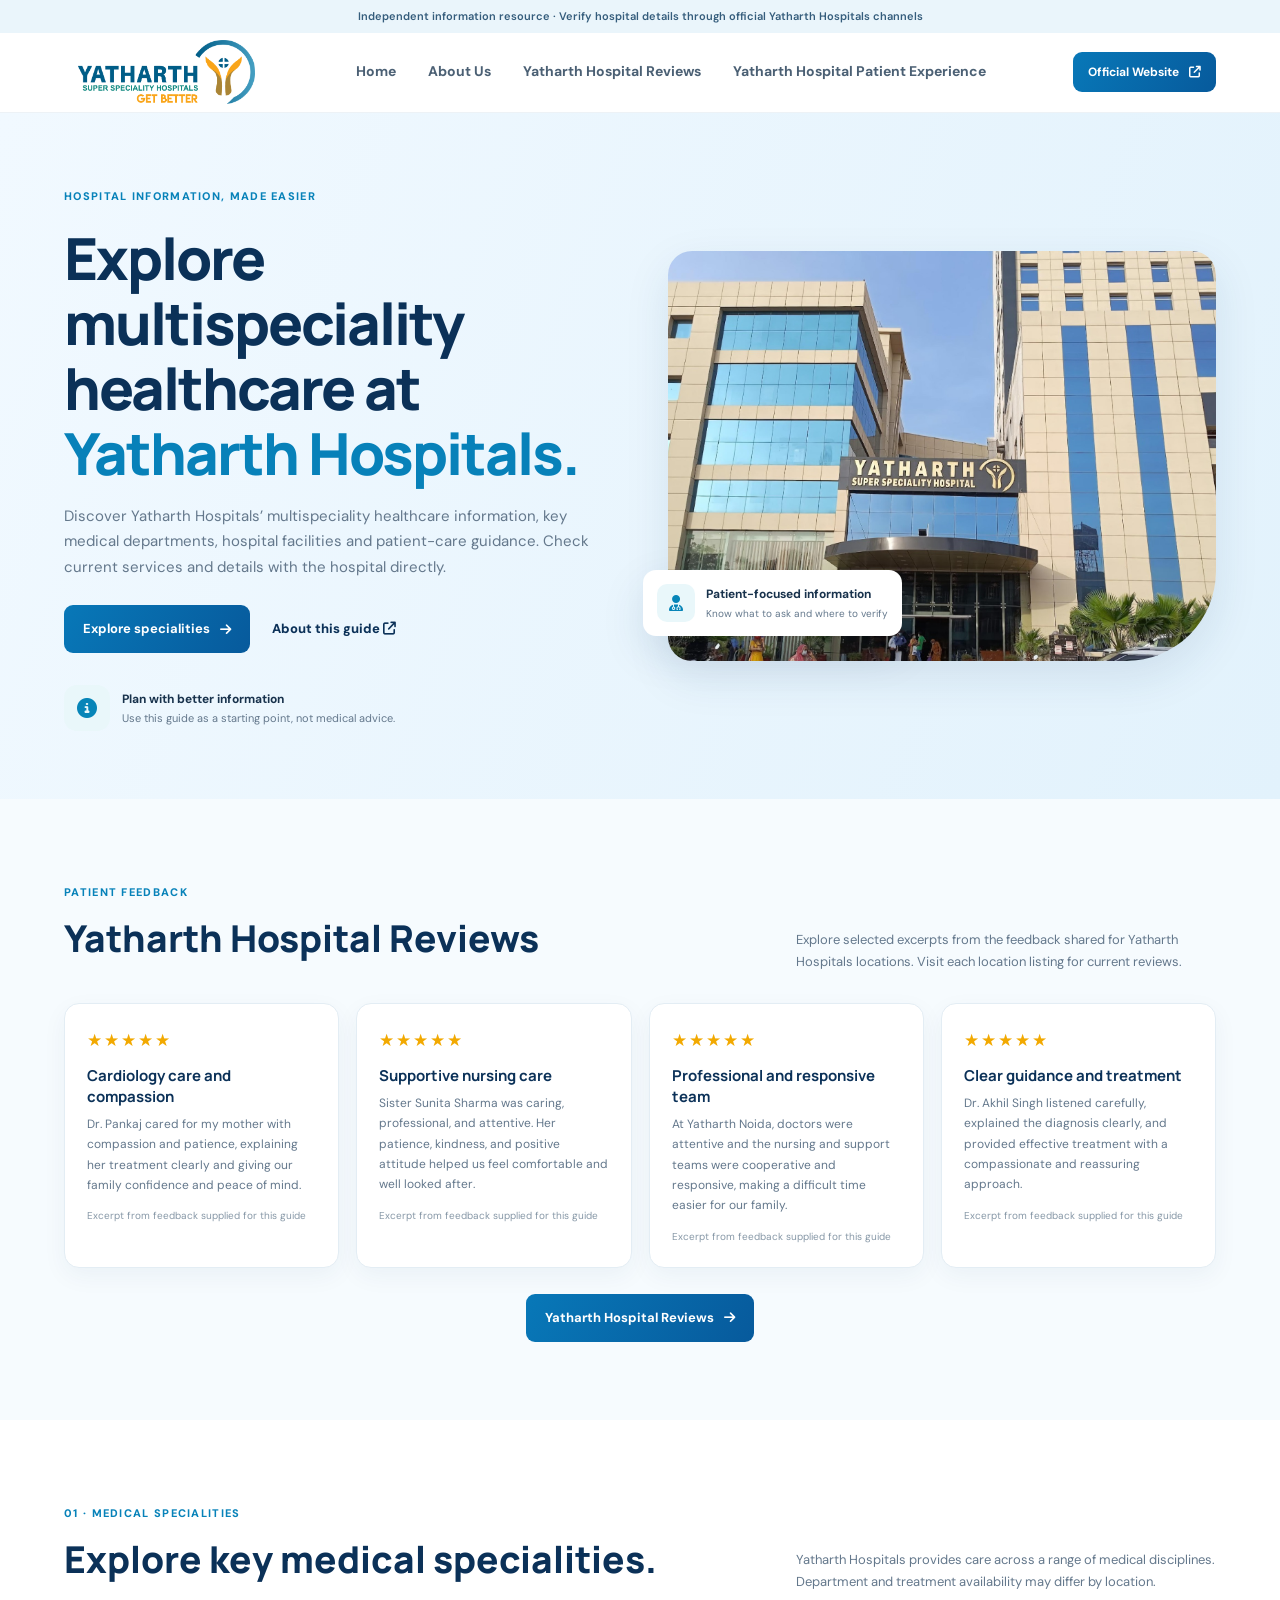
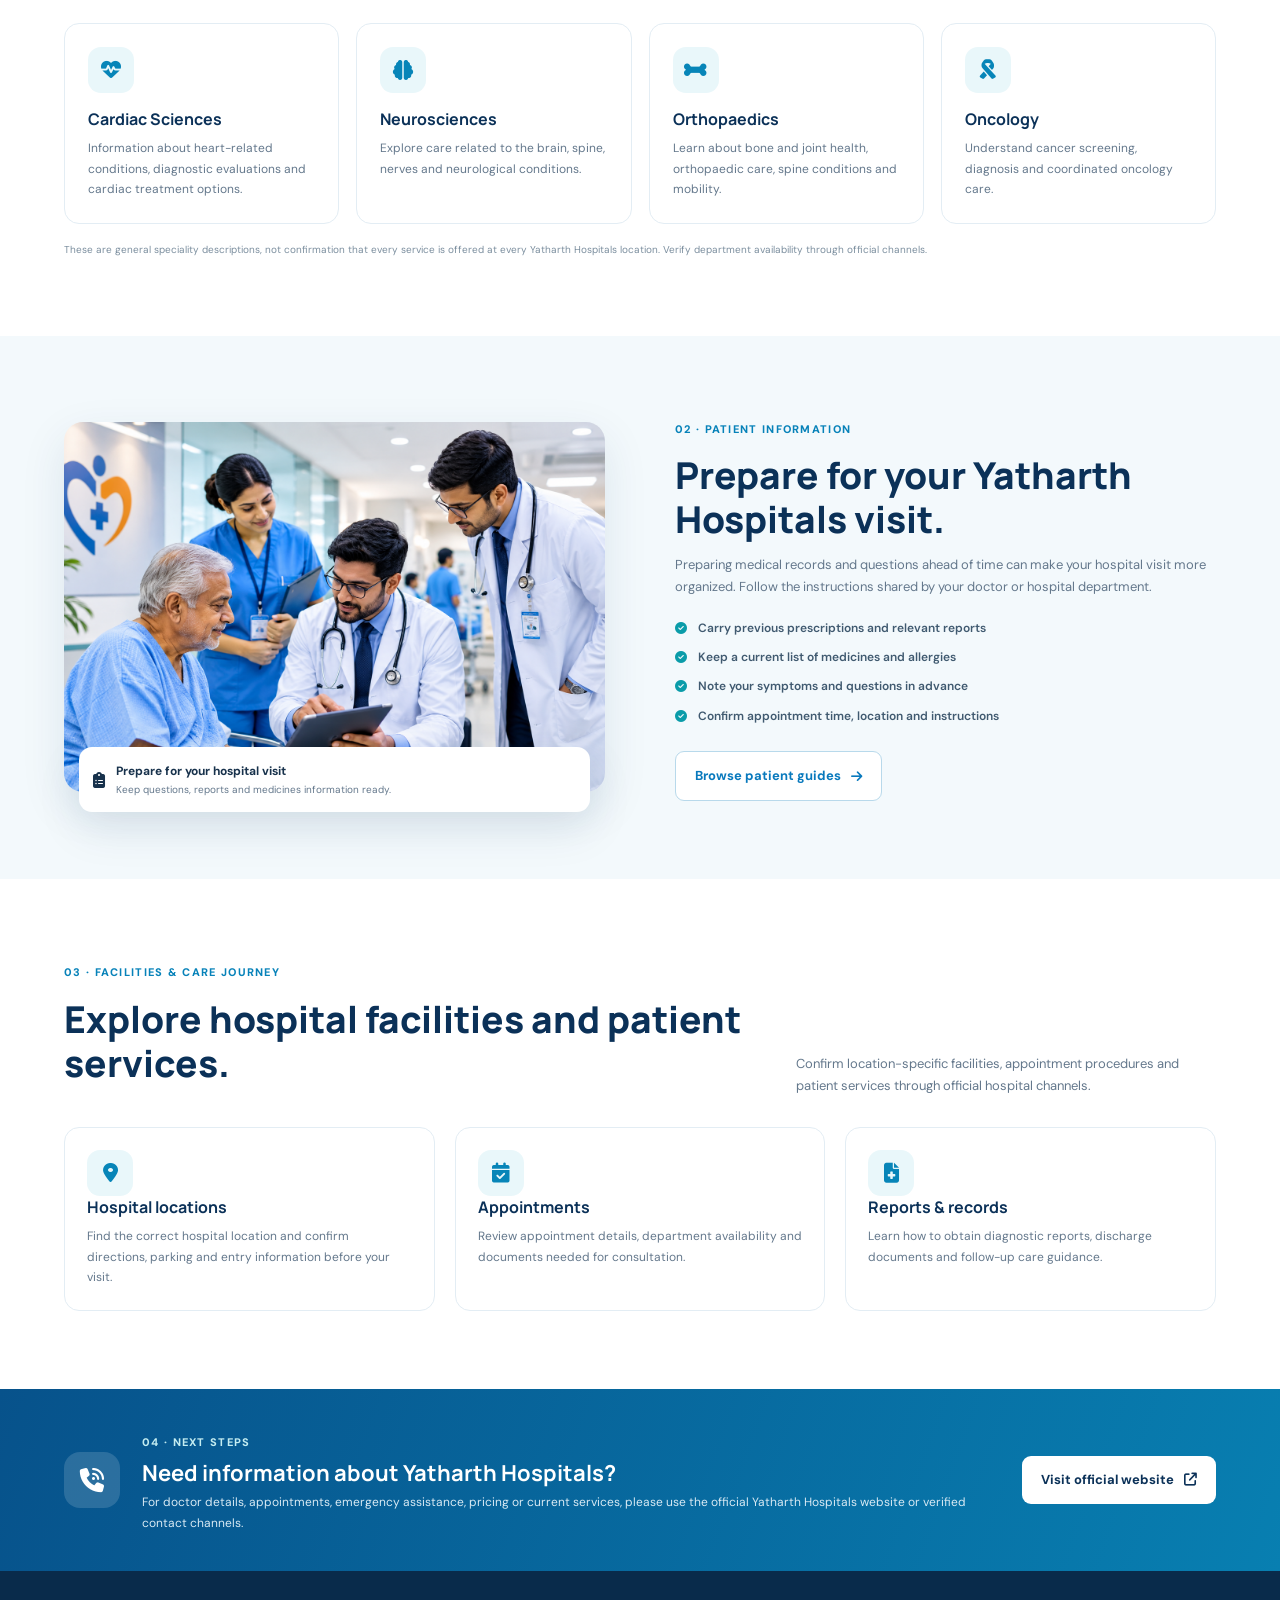
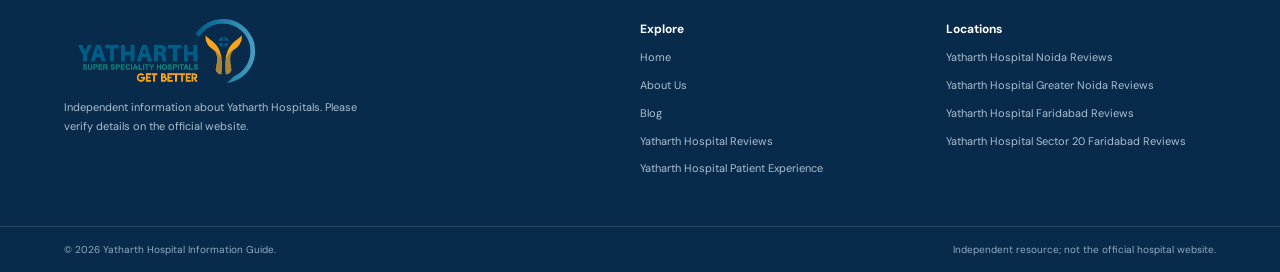
==== index.html @ f22d20ec "Add files via upload" ====
<!DOCTYPE html><html lang="en"><head><meta charset="UTF-8"><meta name="viewport" content="width=device-width, initial-scale=1.0"><meta name="description" content="Independent guide to understanding hospital services, specialities and patient information related to Yatharth Hospitals."><meta name="theme-color" content="#0b3158"><title>Home | Yatharth Hospital Information Guide</title><link rel="preconnect" href="https://fonts.googleapis.com"><link rel="preconnect" href="https://fonts.gstatic.com" crossorigin><link href="https://fonts.googleapis.com/css2?family=DM+Sans:wght@400;500;600;700&family=Manrope:wght@400;500;600;700;800&display=swap" rel="stylesheet"><link rel="stylesheet" href="https://cdnjs.cloudflare.com/ajax/libs/font-awesome/6.5.2/css/all.min.css"><link rel="stylesheet" href="style.css"></head><body><div class="notice">Independent information resource · Verify hospital details through official Yatharth Hospitals channels</div><header class="site-header"><div class="container nav-wrap"><a class="brand" href="index.html"><img class="brand-logo" src="assets/yatharth-logo.png" alt="Yatharth Hospitals"></a><button class="menu-toggle" aria-label="Open menu" aria-expanded="false"><i class="fa-solid fa-bars"></i></button><nav class="nav-links"><a href="index.html">Home</a><a href="about.html">About Us</a><a href="reviews.html">Yatharth Hospital Reviews</a><a href="patient-experience.html">Yatharth Hospital Patient Experience</a></nav><a class="button button-small nav-cta" href="https://www.yatharthhospitals.com/" target="_blank" rel="noopener">Official Website <i class="fa-solid fa-arrow-up-right-from-square"></i></a></div></header><main>
<section class="hero"><div class="container hero-grid"><div><span class="eyebrow">Hospital information, made easier</span><h1>Explore multispeciality healthcare at <span>Yatharth Hospitals.</span></h1><p class="lead">Discover Yatharth Hospitals’ multispeciality healthcare information, key medical departments, hospital facilities and patient-care guidance. Check current services and details with the hospital directly.</p><div class="hero-actions"><a class="button" href="#specialities">Explore specialities <i class="fa-solid fa-arrow-right"></i></a><a class="text-link" href="about.html">About this guide <i class="fa-solid fa-arrow-up-right-from-square"></i></a></div><div class="hero-proof"><span class="proof-icon"><i class="fa-solid fa-circle-info"></i></span><span><strong>Plan with better information</strong><small>Use this guide as a starting point, not medical advice.</small></span></div></div><div class="hero-visual"><img src="assets/yatharth-hospital-building.jpg" alt="Yatharth Super Speciality Hospital building exterior"><div class="floating-card"><span class="float-icon"><i class="fa-solid fa-user-doctor"></i></span><span><strong>Patient-focused information</strong><small>Know what to ask and where to verify</small></span></div></div></div></section>
<section class="section review-preview" id="patient-reviews"><div class="container"><div class="section-heading"><div><span class="eyebrow">Patient feedback</span><h2>Yatharth Hospital Reviews</h2></div><p>Explore selected excerpts from the feedback shared for Yatharth Hospitals locations. Visit each location listing for current reviews.</p></div><div class="review-card-grid"><article class="review-card"><span class="review-stars" aria-label="Patient feedback">★★★★★</span><h3>Cardiology care and compassion</h3><p>Dr. Pankaj cared for my mother with compassion and patience, explaining her treatment clearly and giving our family confidence and peace of mind.</p><small>Excerpt from feedback supplied for this guide</small></article><article class="review-card"><span class="review-stars" aria-label="Patient feedback">★★★★★</span><h3>Supportive nursing care</h3><p>Sister Sunita Sharma was caring, professional, and attentive. Her patience, kindness, and positive attitude helped us feel comfortable and well looked after.</p><small>Excerpt from feedback supplied for this guide</small></article><article class="review-card"><span class="review-stars" aria-label="Patient feedback">★★★★★</span><h3>Professional and responsive team</h3><p>At Yatharth Noida, doctors were attentive and the nursing and support teams were cooperative and responsive, making a difficult time easier for our family.</p><small>Excerpt from feedback supplied for this guide</small></article><article class="review-card"><span class="review-stars" aria-label="Patient feedback">★★★★★</span><h3>Clear guidance and treatment</h3><p>Dr. Akhil Singh listened carefully, explained the diagnosis clearly, and provided effective treatment with a compassionate and reassuring approach.</p><small>Excerpt from feedback supplied for this guide</small></article></div><div class="review-action"><a class="button" href="reviews.html">Yatharth Hospital Reviews <i class="fa-solid fa-arrow-right"></i></a></div></div></section>
<section class="section" id="specialities"><div class="container"><div class="section-heading"><div><span class="eyebrow">01 · Medical specialities</span><h2>Explore key medical specialities.</h2></div><p>Yatharth Hospitals provides care across a range of medical disciplines. Department and treatment availability may differ by location.</p></div><div class="topic-grid"><article class="topic-card"><span class="topic-icon"><i class="fa-solid fa-heart-pulse"></i></span><h3>Cardiac Sciences</h3><p>Information about heart-related conditions, diagnostic evaluations and cardiac treatment options.</p></article><article class="topic-card"><span class="topic-icon"><i class="fa-solid fa-brain"></i></span><h3>Neurosciences</h3><p>Explore care related to the brain, spine, nerves and neurological conditions.</p></article><article class="topic-card"><span class="topic-icon"><i class="fa-solid fa-bone"></i></span><h3>Orthopaedics</h3><p>Learn about bone and joint health, orthopaedic care, spine conditions and mobility.</p></article><article class="topic-card"><span class="topic-icon"><i class="fa-solid fa-ribbon"></i></span><h3>Oncology</h3><p>Understand cancer screening, diagnosis and coordinated oncology care.</p></article></div><p class="small-note">These are general speciality descriptions, not confirmation that every service is offered at every Yatharth Hospitals location. Verify department availability through official channels.</p></div></section>
<section class="section section-tint"><div class="container split-section"><div class="section-image"><img src="assets/patient-doctor-consultation.png" alt="Indian doctor discussing care with a patient"><div class="image-caption"><i class="fa-solid fa-clipboard-list"></i><span><strong>Prepare for your hospital visit</strong><small>Keep questions, reports and medicines information ready.</small></span></div></div><div class="section-copy"><span class="eyebrow">02 · Patient information</span><h2>Prepare for your Yatharth Hospitals visit.</h2><p>Preparing medical records and questions ahead of time can make your hospital visit more organized. Follow the instructions shared by your doctor or hospital department.</p><ul class="check-list"><li><i class="fa-solid fa-circle-check"></i> Carry previous prescriptions and relevant reports</li><li><i class="fa-solid fa-circle-check"></i> Keep a current list of medicines and allergies</li><li><i class="fa-solid fa-circle-check"></i> Note your symptoms and questions in advance</li><li><i class="fa-solid fa-circle-check"></i> Confirm appointment time, location and instructions</li></ul><a class="button button-outline" href="blog.html">Browse patient guides <i class="fa-solid fa-arrow-right"></i></a></div></div></section>
<section class="section"><div class="container"><div class="section-heading"><div><span class="eyebrow">03 · Facilities & care journey</span><h2>Explore hospital facilities and patient services.</h2></div><p>Confirm location-specific facilities, appointment procedures and patient services through official hospital channels.</p></div><div class="feature-grid"><article class="feature-card"><img src="assets/yatharth-hospital-building.jpg" alt="Yatharth Super Speciality Hospital building exterior"><div><span class="feature-icon"><i class="fa-solid fa-location-dot"></i></span><h3>Hospital locations</h3><p>Find the correct hospital location and confirm directions, parking and entry information before your visit.</p></div></article><article class="feature-card"><img src="assets/yatharth-hospital-building.jpg" alt="Yatharth Super Speciality Hospital building exterior"><div><span class="feature-icon"><i class="fa-solid fa-calendar-check"></i></span><h3>Appointments</h3><p>Review appointment details, department availability and documents needed for consultation.</p></div></article><article class="feature-card"><img src="assets/yatharth-hospital-building.jpg" alt="Yatharth Super Speciality Hospital building exterior"><div><span class="feature-icon"><i class="fa-solid fa-file-medical"></i></span><h3>Reports & records</h3><p>Learn how to obtain diagnostic reports, discharge documents and follow-up care guidance.</p></div></article></div></div></section>
<section class="cta-band" id="contact"><div class="container cta-inner"><div class="cta-symbol"><i class="fa-solid fa-phone-volume"></i></div><div><span class="eyebrow eyebrow-light">04 · Next steps</span><h2>Need information about Yatharth Hospitals?</h2><p>For doctor details, appointments, emergency assistance, pricing or current services, please use the official Yatharth Hospitals website or verified contact channels.</p></div><a class="button button-white" href="https://www.yatharthhospitals.com/" target="_blank" rel="noopener">Visit official website <i class="fa-solid fa-arrow-up-right-from-square"></i></a></div></section>
</main><footer class="site-footer"><div class="container footer-main"><div class="footer-brand"><a class="brand brand-light" href="index.html"><img class="brand-logo" src="assets/yatharth-logo.png" alt="Yatharth Hospitals"></a><p>Independent information about Yatharth Hospitals. Please verify details on the official website.</p></div><div class="footer-col"><h4>Explore</h4><a href="index.html">Home</a><a href="about.html">About Us</a><a href="blog.html">Blog</a><a href="reviews.html">Yatharth Hospital Reviews</a><a href="patient-experience.html">Yatharth Hospital Patient Experience</a></div><div class="footer-col"><h4>Locations</h4><a href="yatharth-hospital-noida-reviews.html">Yatharth Hospital Noida Reviews</a><a href="yatharth-hospital-greater-noida-reviews.html">Yatharth Hospital Greater Noida Reviews</a><a href="yatharth-hospital-faridabad-reviews.html">Yatharth Hospital Faridabad Reviews</a><a href="yatharth-hospital-sector-20-faridabad-reviews.html">Yatharth Hospital Sector 20 Faridabad Reviews</a></div></div><div class="footer-bottom"><div class="container"><span>© 2026 Yatharth Hospital Information Guide.</span><span>Independent resource; not the official hospital website.</span></div></footer><script src="script.js"></script></body></html>
---- style.css ----
:root{--navy:#0b3158;--blue:#0879bd;--cyan:#28b5c4;--ink:#18324c;--muted:#64788c;--pale:#eff7fc;--line:#e3edf4;--shadow:0 16px 45px rgba(15,62,99,.10)}*{box-sizing:border-box;margin:0;padding:0}html{scroll-behavior:smooth}body{font-family:"DM Sans",sans-serif;color:var(--ink);line-height:1.7}img{display:block;width:100%;object-fit:cover}a{color:inherit;text-decoration:none}.container{width:min(1160px,90%);margin:auto}.notice{background:#eaf5fb;color:#355d7c;text-align:center;font-size:11px;font-weight:600;padding:7px}.site-header{height:80px;background:#fff;border-bottom:1px solid #edf2f6;position:sticky;top:0;z-index:20}.nav-wrap{height:100%;display:flex;align-items:center;justify-content:space-between;gap:20px}.brand{display:flex;align-items:center;gap:10px;color:var(--navy);font:800 19px Manrope}.brand-logo{width:205px;height:auto;max-height:64px;object-fit:contain}.brand-logo-image{display:block;width:176px;height:auto;max-height:62px;object-fit:contain}.brand-name small{display:block;font:600 10px "DM Sans";letter-spacing:.6px;color:#68839a}.nav-links{display:flex;gap:32px}.nav-links a{font-size:14px;font-weight:700;color:#4b6074}.nav-links a:hover{color:var(--blue)}.button{display:inline-flex;align-items:center;gap:10px;padding:13px 19px;border-radius:9px;background:linear-gradient(120deg,#0878b8,#075a9c);color:white;font-size:13px;font-weight:700}.button-small{padding:10px 15px;font-size:12px}.button-outline{background:white;color:var(--blue);border:1px solid #b8d9eb}.button-white{background:white;color:var(--navy)}.menu-toggle{display:none}.hero,.inner-hero,.blog-hero{background:linear-gradient(110deg,#f1f9ff,#e2f2fc);padding:68px 0}.hero-grid,.inner-hero-grid,.blog-hero-grid{display:grid;grid-template-columns:1fr 1fr;gap:55px;align-items:center}.eyebrow{color:#0782b9;text-transform:uppercase;letter-spacing:1.3px;font-size:11px;font-weight:800}.hero h1,.inner-hero h1,.blog-hero h1{font:800 clamp(38px,5vw,58px)/1.12 Manrope;color:var(--navy);letter-spacing:-2px;margin:18px 0}.hero h1 span,.blog-hero h1 span{color:#0781b9}.lead,.hero p,.inner-hero p,.blog-hero p{font-size:15px;color:var(--muted);max-width:570px}.hero-actions{display:flex;align-items:center;gap:22px;margin-top:25px;flex-wrap:wrap}.text-link{font-size:13px;font-weight:800;color:var(--navy)}.hero-proof{display:flex;align-items:center;gap:12px;margin-top:32px}.proof-icon,.topic-icon,.feature-icon,.disclaimer-icon,.empty-icon{width:46px;height:46px;border-radius:13px;background:#e9f7fa;color:#0785b8;display:grid;place-items:center;font-size:20px}.hero-proof strong,.hero-proof small{display:block}.hero-proof strong{font-size:12px}.hero-proof small{font-size:11px;color:var(--muted)}.hero-visual{position:relative}.hero-visual>img{height:410px;border-radius:24px 24px 90px 24px;box-shadow:var(--shadow)}.floating-card,.image-caption{position:absolute;background:#fff;border-radius:13px;padding:14px;box-shadow:var(--shadow);display:flex;align-items:center;gap:11px}.floating-card{left:-25px;bottom:25px}.float-icon{width:38px;height:38px;border-radius:10px;background:#e9f7fa;color:#0785b8;display:grid;place-items:center}.floating-card strong,.floating-card small,.image-caption strong,.image-caption small{display:block}.floating-card strong,.image-caption strong{font-size:12px}.floating-card small,.image-caption small{font-size:10px;color:var(--muted)}.section{padding:78px 0}.section-tint{background:#f3f9fc}.section-heading{display:flex;justify-content:space-between;align-items:end;gap:30px;margin-bottom:30px}.section-heading h2,.section-copy h2,.disclaimer-box h2{font:800 clamp(27px,3vw,37px)/1.2 Manrope;color:var(--navy);margin:12px 0}.section-heading>p{max-width:420px;font-size:13px;color:var(--muted)}.topic-grid{display:grid;grid-template-columns:repeat(4,1fr);gap:17px}.topic-card,.value-card{border:1px solid var(--line);border-radius:15px;padding:23px;background:white}.topic-icon{margin-bottom:15px}.topic-card h3,.value-card h3,.feature-card h3{font:700 16px Manrope;color:var(--navy);margin-bottom:8px}.topic-card p,.value-card p,.feature-card p{font-size:12px;color:var(--muted)}.small-note{font-size:10px;color:#7b8e9e;margin-top:17px}.split-section{display:grid;grid-template-columns:1fr 1fr;align-items:center;gap:70px}.section-image{position:relative}.section-image>img{height:370px;border-radius:19px;box-shadow:var(--shadow)}.image-caption{left:15px;right:15px;bottom:-20px}.section-copy p{font-size:13px;color:var(--muted);margin:12px 0}.check-list{list-style:none;margin:20px 0 25px;display:grid;gap:9px}.check-list li{font-size:12px;font-weight:600;color:#405a70}.check-list i{color:#0a9ca9;margin-right:8px}.feature-grid{display:grid;grid-template-columns:repeat(3,1fr);gap:20px}.feature-card{border:1px solid var(--line);border-radius:15px;overflow:hidden;background:white}.feature-card>img{height:175px}.feature-card>div{padding:20px}.feature-icon{margin-top:-42px;position:relative;border:4px solid white;box-sizing:content-box}.cta-band{background:linear-gradient(110deg,#07528b,#087fb1);padding:38px 0;color:white}.cta-inner{display:flex;align-items:center;gap:22px}.cta-symbol{width:56px;height:56px;flex:none;border-radius:16px;background:#ffffff25;display:grid;place-items:center;font-size:24px}.cta-inner>div:nth-child(2){flex:1}.eyebrow-light{color:#c4edf1}.cta-inner h2{font:700 22px/1.3 Manrope;margin:5px 0}.cta-inner p{font-size:12px;color:#d9eaf4}.site-footer{background:#092b4b;color:#d4e2ee}.footer-main{padding:48px 0;display:grid;grid-template-columns:2fr 1fr 1fr;gap:35px}.brand-light{color:white}.brand-light .brand-name small{color:#9bb8cf}.footer-brand p{max-width:300px;color:#a9bfd1;font-size:11px;margin-top:15px}.footer-col{display:flex;flex-direction:column;gap:9px}.footer-col h4{font-size:12px;color:white}.footer-col>a{font-size:11px;color:#a9bfd1}.socials{display:flex;gap:9px}.socials a{width:31px;height:31px;border-radius:8px;background:#ffffff18;display:grid;place-items:center}.footer-bottom{border-top:1px solid #ffffff20;padding:14px 0}.footer-bottom .container{display:flex;justify-content:space-between;gap:15px;font-size:10px;color:#90abc1}.inner-hero,.blog-hero{padding:52px 0}.inner-hero-image img,.blog-hero-image img{height:285px;border-radius:20px 20px 75px 20px;box-shadow:var(--shadow)}.breadcrumbs{display:flex;gap:10px;align-items:center;font-size:11px;color:#7890a2;margin-top:20px}.breadcrumbs a{color:#087bb4;font-weight:700}.values-grid{display:grid;grid-template-columns:repeat(3,1fr);gap:20px}.centered{display:block;text-align:center}.centered h2{margin-bottom:0}.value-card{padding:27px}.disclaimer-box{display:grid;grid-template-columns:55px 1fr;gap:20px;border:1px solid var(--line);border-radius:16px;padding:30px;background:#f8fbfd}.disclaimer-box p{font-size:12px;color:var(--muted);margin:10px 0}.coming-soon{display:inline-block;margin-top:14px;padding:4px 9px;background:#eaf5fb;color:#087bb4;border-radius:20px;font-size:10px;font-weight:800}.empty-state{text-align:center;background:#f5f9fc;border:1px dashed #b9d1e1;border-radius:18px;padding:38px 20px;margin-top:30px}.empty-icon{margin:0 auto 12px;width:55px;height:55px}.empty-state h3{font:700 18px Manrope;color:var(--navy)}.empty-state p{font-size:12px;color:var(--muted);max-width:560px;margin:8px auto 0}
@media(max-width:850px){.topic-grid{grid-template-columns:repeat(2,1fr)}.hero-grid,.inner-hero-grid,.blog-hero-grid,.split-section{gap:30px}.footer-main{grid-template-columns:2fr 1fr 1fr}.footer-col:last-child{grid-column:auto}}
@media(max-width:650px){.site-header{height:68px}.brand{font-size:16px}.brand-logo{width:165px;max-height:52px}.menu-toggle{display:grid;place-items:center;border:0;background:#edf7fc;color:var(--navy);width:40px;height:40px;border-radius:9px;font-size:18px;margin-left:auto}.nav-cta{display:none}.nav-links{display:none;position:absolute;top:62px;left:5%;right:5%;padding:14px;background:white;border:1px solid var(--line);border-radius:12px;box-shadow:var(--shadow);flex-direction:column;gap:13px}.nav-links.open{display:flex}.hero,.inner-hero,.blog-hero{padding:42px 0}.hero-grid,.inner-hero-grid,.blog-hero-grid,.split-section{grid-template-columns:1fr}.hero h1,.inner-hero h1,.blog-hero h1{font-size:39px}.hero-visual>img{height:280px}.floating-card{left:-8px}.section{padding:55px 0}.section-heading{display:block}.section-heading>p{margin-top:10px}.topic-grid,.feature-grid,.values-grid{grid-template-columns:1fr}.section-image>img{height:280px}.cta-inner{align-items:flex-start;flex-wrap:wrap}.cta-inner>div:nth-child(2){flex:1 1 70%}.cta-inner .button{margin-left:76px}.footer-main{grid-template-columns:1fr 1fr;gap:25px}.footer-brand{grid-column:1/3}.footer-col:last-child{grid-column:auto}.footer-bottom .container{display:grid}.disclaimer-box{grid-template-columns:1fr;padding:22px}}

/* Supplied Yatharth Hospitals branding and locally provided hospital photography */
.brand{gap:0}.brand-logo-image{object-position:left center}.hero-visual>img,.section-image>img,.inner-hero-image img,.blog-hero-image img{object-position:center center}

/* Official logo supplied by the site owner */
.brand-logo{display:block;width:205px;height:auto;max-height:64px;object-fit:contain}.brand{gap:0}
@media(max-width:650px){.brand-logo{width:165px;max-height:52px}}
/* Keep the three practical-information cards icon-led instead of repeating the same building photo. */
.feature-card>img{display:none}.feature-card>div{padding:22px}.feature-icon{margin-top:0;border:0;box-sizing:border-box}

/* Review and patient-experience pages: additive styles */
.review-preview{background:#f6fbfe}.review-card-grid{display:grid;grid-template-columns:repeat(4,minmax(0,1fr));gap:17px}.review-card{background:#fff;border:1px solid var(--line);border-radius:15px;padding:22px;box-shadow:0 8px 25px rgba(15,62,99,.05)}.review-stars{display:block;color:#f2a900;letter-spacing:2px;font-size:17px;margin-bottom:10px}.review-card h3{font:700 15px Manrope;color:var(--navy);margin-bottom:7px}.review-card p{font-size:12px;color:var(--muted)}.review-card small{display:block;margin-top:12px;font-size:10px;color:#8798a7}.review-action{display:flex;justify-content:center;margin-top:26px}.location-review-hero{background:linear-gradient(110deg,#f1f9ff,#e2f2fc);padding:58px 0}.location-review-grid{display:grid;grid-template-columns:1.1fr .9fr;gap:50px;align-items:center}.location-review-grid h1{font:800 clamp(34px,4vw,50px)/1.12 Manrope;color:var(--navy);letter-spacing:-1.4px;margin:16px 0}.location-review-grid p{font-size:14px;color:var(--muted);max-width:620px}.location-review-image img{height:350px;border-radius:20px 20px 70px 20px;box-shadow:var(--shadow)}.review-note{font-size:10px!important;margin-top:18px}.location-review-list{display:grid;gap:20px}.location-review-card{display:grid;grid-template-columns:260px 1fr;gap:25px;align-items:center;border:1px solid var(--line);border-radius:16px;overflow:hidden;background:#fff}.location-review-card img{height:210px}.location-review-card>div{padding:20px 22px 20px 0}.location-review-card h3{font:700 20px Manrope;color:var(--navy);margin:8px 0}.location-review-card p{font-size:12px;color:var(--muted);margin-bottom:15px}.centered{max-width:720px;margin:0 auto;text-align:center}.centered p{margin:14px auto!important}.centered .button{margin-top:10px}@media(max-width:900px){.review-card-grid{grid-template-columns:repeat(2,minmax(0,1fr))}.location-review-grid{grid-template-columns:1fr;gap:28px}.location-review-image img{height:300px}}@media(max-width:600px){.review-card-grid{grid-template-columns:1fr}.location-review-card{grid-template-columns:1fr}.location-review-card img{height:220px}.location-review-card>div{padding:0 20px 20px}.location-review-grid h1{font-size:34px}.location-review-image img{height:240px}}
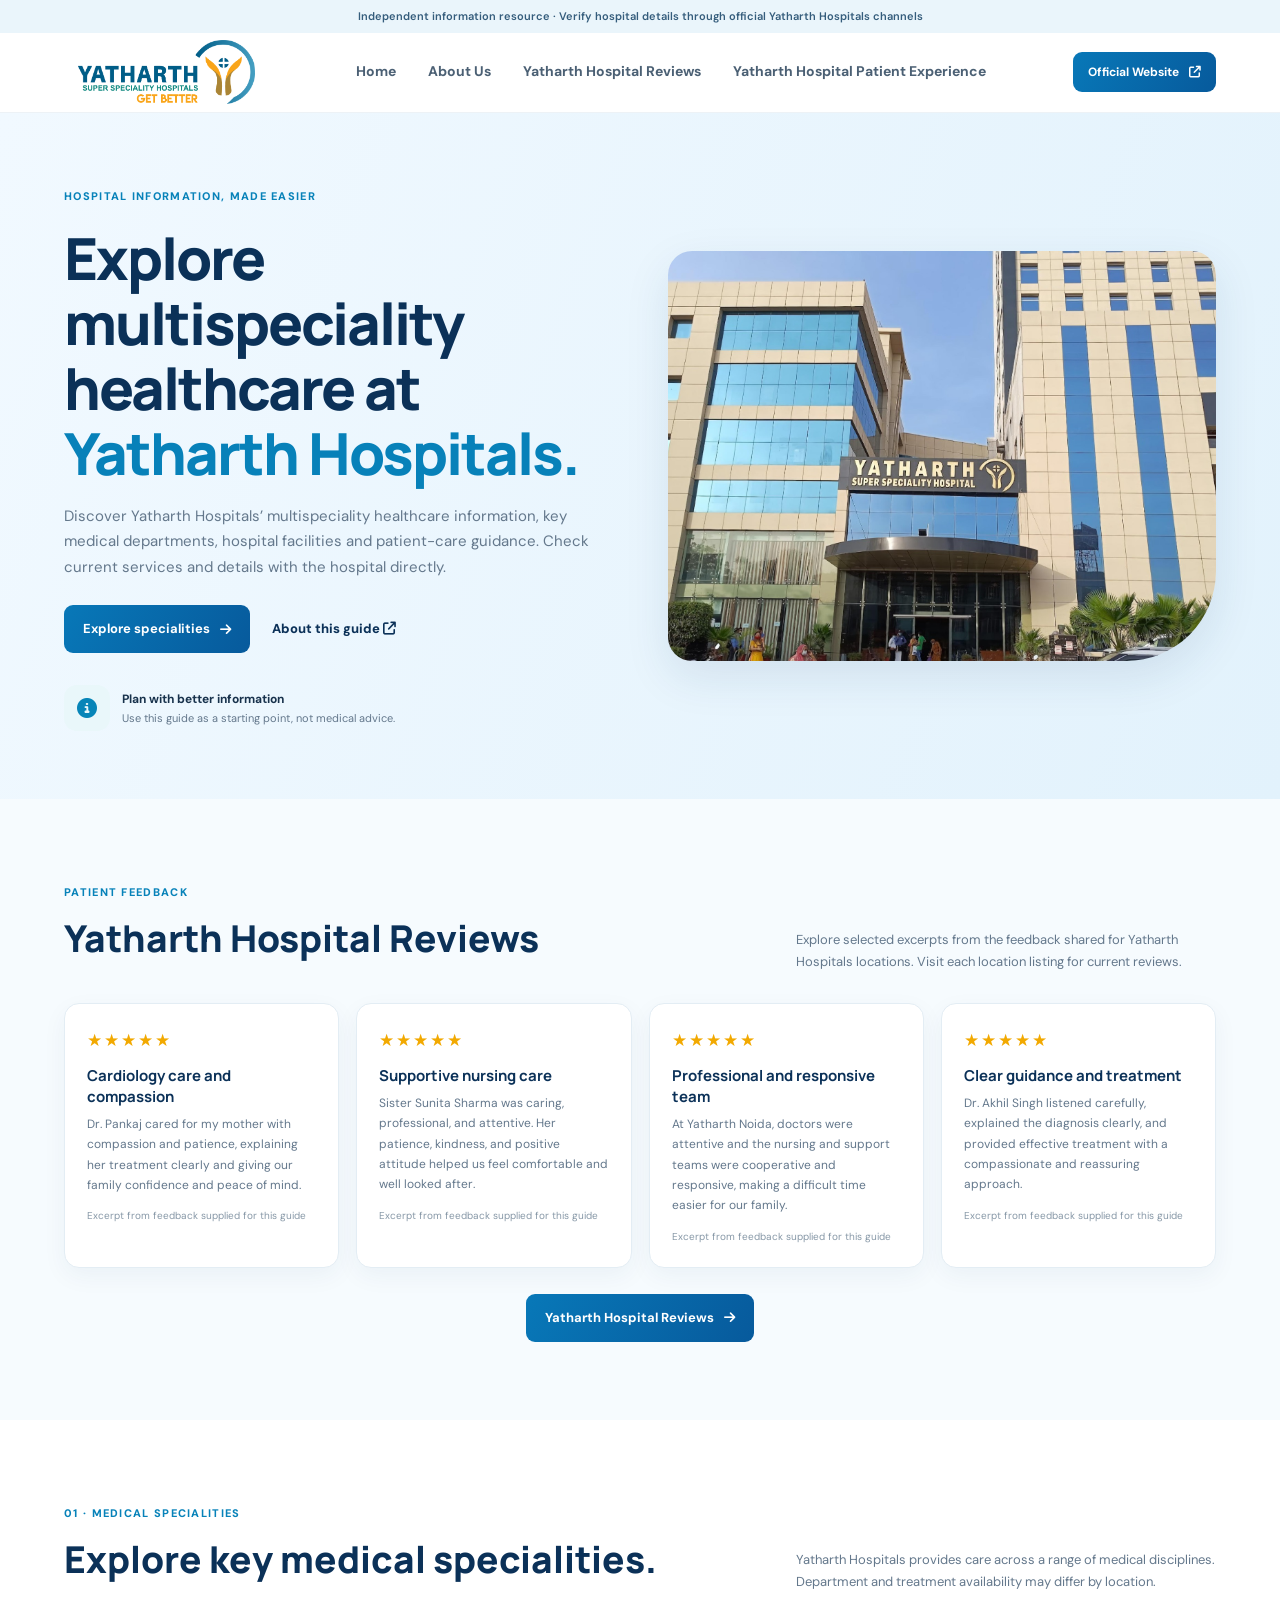
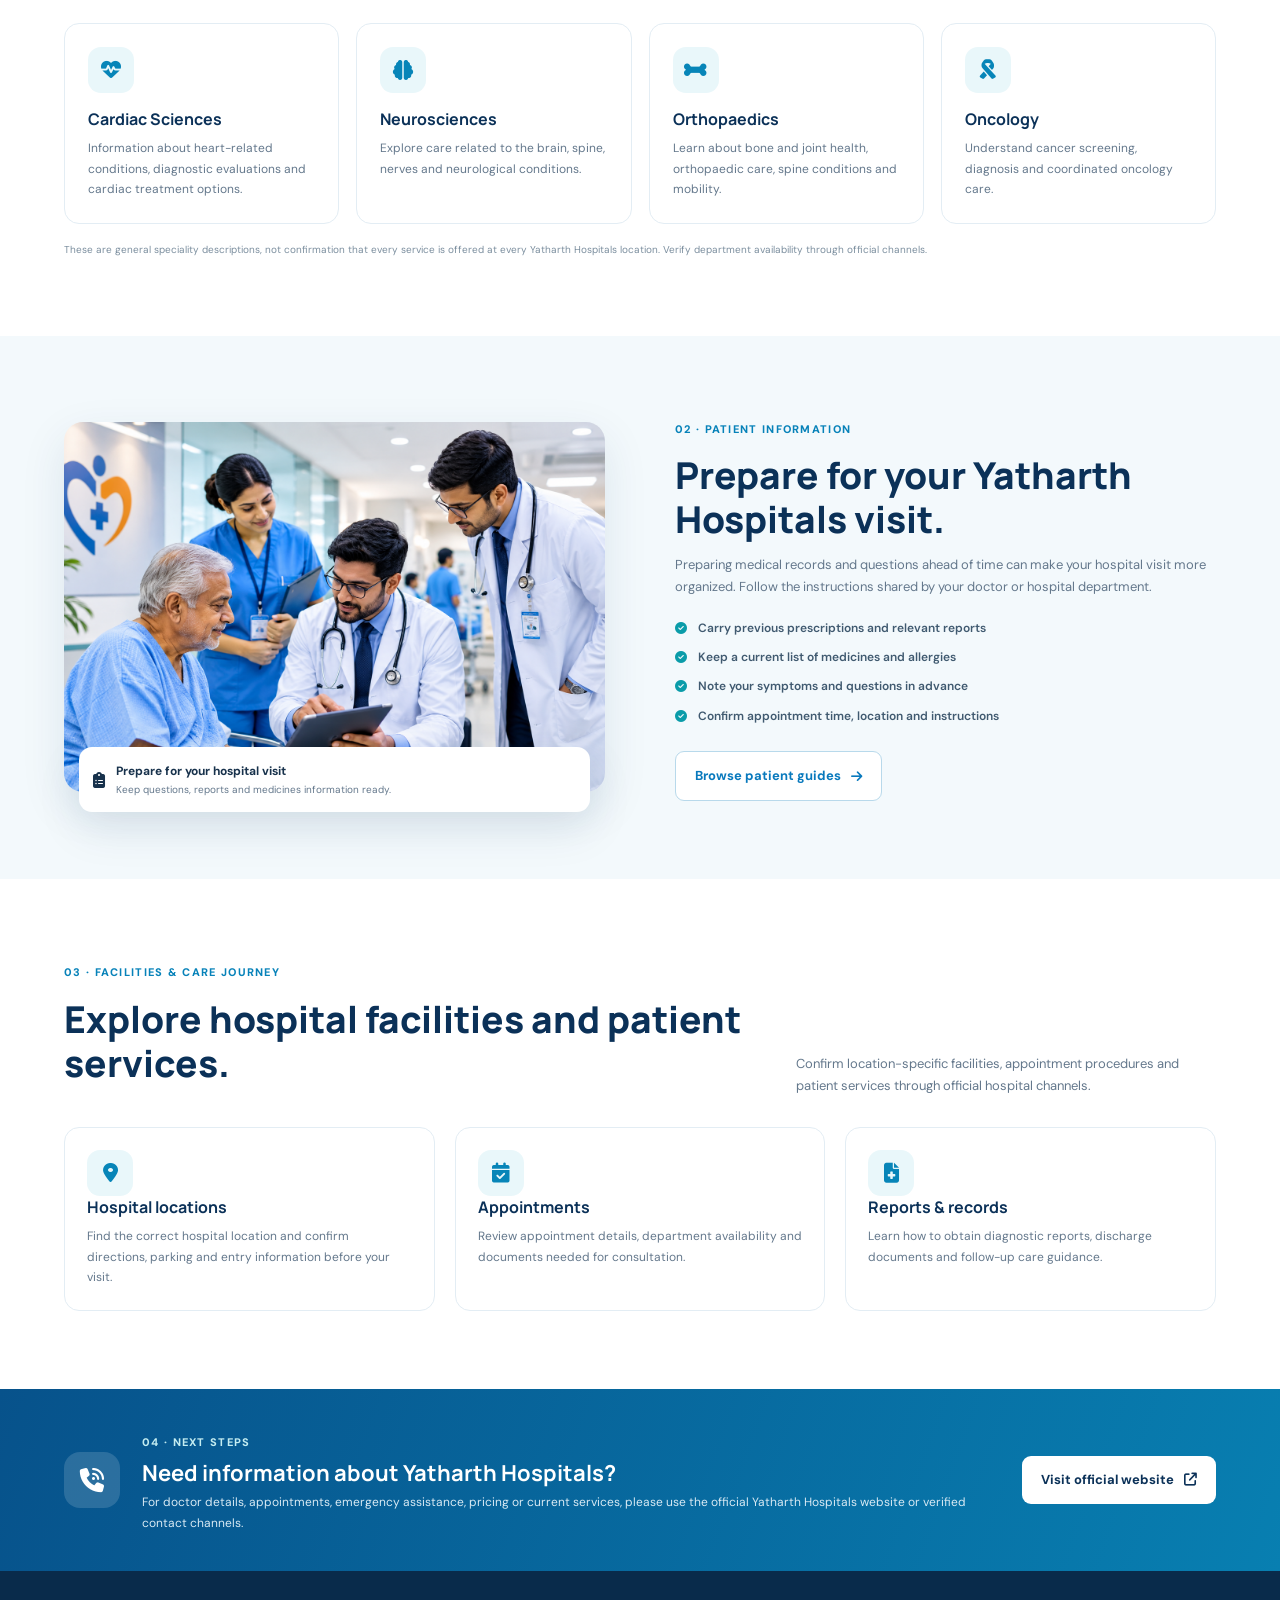
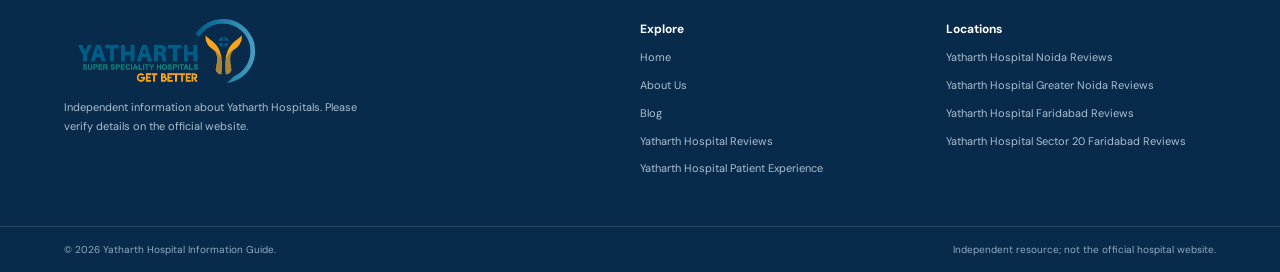
==== commit eb401f9f: "Update index.html" ====
--- a/index.html
+++ b/index.html
@@ -1,8 +1,8 @@
-<!DOCTYPE html><html lang="en"><head><meta charset="UTF-8"><meta name="viewport" content="width=device-width, initial-scale=1.0"><meta name="description" content="Independent guide to understanding hospital services, specialities and patient information related to Yatharth Hospitals."><meta name="theme-color" content="#0b3158"><title>Home | Yatharth Hospital Information Guide</title><link rel="preconnect" href="https://fonts.googleapis.com"><link rel="preconnect" href="https://fonts.gstatic.com" crossorigin><link href="https://fonts.googleapis.com/css2?family=DM+Sans:wght@400;500;600;700&family=Manrope:wght@400;500;600;700;800&display=swap" rel="stylesheet"><link rel="stylesheet" href="https://cdnjs.cloudflare.com/ajax/libs/font-awesome/6.5.2/css/all.min.css"><link rel="stylesheet" href="style.css"></head><body><div class="notice">Independent information resource · Verify hospital details through official Yatharth Hospitals channels</div><header class="site-header"><div class="container nav-wrap"><a class="brand" href="index.html"><img class="brand-logo" src="assets/yatharth-logo.png" alt="Yatharth Hospitals"></a><button class="menu-toggle" aria-label="Open menu" aria-expanded="false"><i class="fa-solid fa-bars"></i></button><nav class="nav-links"><a href="index.html">Home</a><a href="about.html">About Us</a><a href="reviews.html">Yatharth Hospital Reviews</a><a href="patient-experience.html">Yatharth Hospital Patient Experience</a></nav><a class="button button-small nav-cta" href="https://www.yatharthhospitals.com/" target="_blank" rel="noopener">Official Website <i class="fa-solid fa-arrow-up-right-from-square"></i></a></div></header><main>
-<section class="hero"><div class="container hero-grid"><div><span class="eyebrow">Hospital information, made easier</span><h1>Explore multispeciality healthcare at <span>Yatharth Hospitals.</span></h1><p class="lead">Discover Yatharth Hospitals’ multispeciality healthcare information, key medical departments, hospital facilities and patient-care guidance. Check current services and details with the hospital directly.</p><div class="hero-actions"><a class="button" href="#specialities">Explore specialities <i class="fa-solid fa-arrow-right"></i></a><a class="text-link" href="about.html">About this guide <i class="fa-solid fa-arrow-up-right-from-square"></i></a></div><div class="hero-proof"><span class="proof-icon"><i class="fa-solid fa-circle-info"></i></span><span><strong>Plan with better information</strong><small>Use this guide as a starting point, not medical advice.</small></span></div></div><div class="hero-visual"><img src="assets/yatharth-hospital-building.jpg" alt="Yatharth Super Speciality Hospital building exterior"><div class="floating-card"><span class="float-icon"><i class="fa-solid fa-user-doctor"></i></span><span><strong>Patient-focused information</strong><small>Know what to ask and where to verify</small></span></div></div></div></section>
+<!DOCTYPE html><html lang="en"><head><meta charset="UTF-8"><meta name="viewport" content="width=device-width, initial-scale=1.0"><meta name="description" content="Independent guide to understanding hospital services, specialities and patient information related to Yatharth Hospitals."><meta name="theme-color" content="#0b3158"><title>Home | Yatharth Hospital Information Guide</title><link rel="preconnect" href="https://fonts.googleapis.com"><link rel="preconnect" href="https://fonts.gstatic.com" crossorigin><link href="https://fonts.googleapis.com/css2?family=DM+Sans:wght@400;500;600;700&family=Manrope:wght@400;500;600;700;800&display=swap" rel="stylesheet"><link rel="stylesheet" href="https://cdnjs.cloudflare.com/ajax/libs/font-awesome/6.5.2/css/all.min.css"><link rel="stylesheet" href="style.css"><meta name="google-site-verification" content="TpHH3P3PYT_8TNoMfGVTQBq15AJm2ZF0DBdlSKgJzAk" /></head><body><div class="notice">Independent information resource · Verify hospital details through official Yatharth Hospitals channels</div><header class="site-header"><div class="container nav-wrap"><a class="brand" href="index.html"><img class="brand-logo" src="assets/yatharth-logo.png" alt="Yatharth Hospitals"></a><button class="menu-toggle" aria-label="Open menu" aria-expanded="false"><i class="fa-solid fa-bars"></i></button><nav class="nav-links"><a href="index.html">Home</a><a href="about.html">About Us</a><a href="reviews.html">Yatharth Hospital Reviews</a><a href="patient-experience.html">Yatharth Hospital Patient Experience</a></nav><a class="button button-small nav-cta" href="https://www.yatharthhospitals.com/" target="_blank" rel="noopener">Official Website <i class="fa-solid fa-arrow-up-right-from-square"></i></a></div></header><main>
+<section class="hero"><div class="container hero-grid"><div><span class="eyebrow">Hospital information, made easier</span><h1>Explore multispeciality healthcare at <span>Yatharth Hospitals.</span></h1><p class="lead">Discover Yatharth Hospitals’ multispeciality healthcare information, key medical departments, hospital facilities and patient-care guidance. Check current services and details with the hospital directly.</p><div class="hero-actions"><a class="button" href="#specialities">Explore specialities <i class="fa-solid fa-arrow-right"></i></a><a class="text-link" href="about.html">About this guide <i class="fa-solid fa-arrow-up-right-from-square"></i></a></div><div class="hero-proof"><span class="proof-icon"><i class="fa-solid fa-circle-info"></i></span><span><strong>Plan with better information</strong><small>Use this guide as a starting point, not medical advice.</small></span></div></div><div class="hero-visual"><img src="assets/yatharth-hospital-building.jpg" alt="Yatharth Super Speciality Hospital building exterior"></div></section>
 <section class="section review-preview" id="patient-reviews"><div class="container"><div class="section-heading"><div><span class="eyebrow">Patient feedback</span><h2>Yatharth Hospital Reviews</h2></div><p>Explore selected excerpts from the feedback shared for Yatharth Hospitals locations. Visit each location listing for current reviews.</p></div><div class="review-card-grid"><article class="review-card"><span class="review-stars" aria-label="Patient feedback">★★★★★</span><h3>Cardiology care and compassion</h3><p>Dr. Pankaj cared for my mother with compassion and patience, explaining her treatment clearly and giving our family confidence and peace of mind.</p><small>Excerpt from feedback supplied for this guide</small></article><article class="review-card"><span class="review-stars" aria-label="Patient feedback">★★★★★</span><h3>Supportive nursing care</h3><p>Sister Sunita Sharma was caring, professional, and attentive. Her patience, kindness, and positive attitude helped us feel comfortable and well looked after.</p><small>Excerpt from feedback supplied for this guide</small></article><article class="review-card"><span class="review-stars" aria-label="Patient feedback">★★★★★</span><h3>Professional and responsive team</h3><p>At Yatharth Noida, doctors were attentive and the nursing and support teams were cooperative and responsive, making a difficult time easier for our family.</p><small>Excerpt from feedback supplied for this guide</small></article><article class="review-card"><span class="review-stars" aria-label="Patient feedback">★★★★★</span><h3>Clear guidance and treatment</h3><p>Dr. Akhil Singh listened carefully, explained the diagnosis clearly, and provided effective treatment with a compassionate and reassuring approach.</p><small>Excerpt from feedback supplied for this guide</small></article></div><div class="review-action"><a class="button" href="reviews.html">Yatharth Hospital Reviews <i class="fa-solid fa-arrow-right"></i></a></div></div></section>
 <section class="section" id="specialities"><div class="container"><div class="section-heading"><div><span class="eyebrow">01 · Medical specialities</span><h2>Explore key medical specialities.</h2></div><p>Yatharth Hospitals provides care across a range of medical disciplines. Department and treatment availability may differ by location.</p></div><div class="topic-grid"><article class="topic-card"><span class="topic-icon"><i class="fa-solid fa-heart-pulse"></i></span><h3>Cardiac Sciences</h3><p>Information about heart-related conditions, diagnostic evaluations and cardiac treatment options.</p></article><article class="topic-card"><span class="topic-icon"><i class="fa-solid fa-brain"></i></span><h3>Neurosciences</h3><p>Explore care related to the brain, spine, nerves and neurological conditions.</p></article><article class="topic-card"><span class="topic-icon"><i class="fa-solid fa-bone"></i></span><h3>Orthopaedics</h3><p>Learn about bone and joint health, orthopaedic care, spine conditions and mobility.</p></article><article class="topic-card"><span class="topic-icon"><i class="fa-solid fa-ribbon"></i></span><h3>Oncology</h3><p>Understand cancer screening, diagnosis and coordinated oncology care.</p></article></div><p class="small-note">These are general speciality descriptions, not confirmation that every service is offered at every Yatharth Hospitals location. Verify department availability through official channels.</p></div></section>
 <section class="section section-tint"><div class="container split-section"><div class="section-image"><img src="assets/patient-doctor-consultation.png" alt="Indian doctor discussing care with a patient"><div class="image-caption"><i class="fa-solid fa-clipboard-list"></i><span><strong>Prepare for your hospital visit</strong><small>Keep questions, reports and medicines information ready.</small></span></div></div><div class="section-copy"><span class="eyebrow">02 · Patient information</span><h2>Prepare for your Yatharth Hospitals visit.</h2><p>Preparing medical records and questions ahead of time can make your hospital visit more organized. Follow the instructions shared by your doctor or hospital department.</p><ul class="check-list"><li><i class="fa-solid fa-circle-check"></i> Carry previous prescriptions and relevant reports</li><li><i class="fa-solid fa-circle-check"></i> Keep a current list of medicines and allergies</li><li><i class="fa-solid fa-circle-check"></i> Note your symptoms and questions in advance</li><li><i class="fa-solid fa-circle-check"></i> Confirm appointment time, location and instructions</li></ul><a class="button button-outline" href="blog.html">Browse patient guides <i class="fa-solid fa-arrow-right"></i></a></div></div></section>
 <section class="section"><div class="container"><div class="section-heading"><div><span class="eyebrow">03 · Facilities & care journey</span><h2>Explore hospital facilities and patient services.</h2></div><p>Confirm location-specific facilities, appointment procedures and patient services through official hospital channels.</p></div><div class="feature-grid"><article class="feature-card"><img src="assets/yatharth-hospital-building.jpg" alt="Yatharth Super Speciality Hospital building exterior"><div><span class="feature-icon"><i class="fa-solid fa-location-dot"></i></span><h3>Hospital locations</h3><p>Find the correct hospital location and confirm directions, parking and entry information before your visit.</p></div></article><article class="feature-card"><img src="assets/yatharth-hospital-building.jpg" alt="Yatharth Super Speciality Hospital building exterior"><div><span class="feature-icon"><i class="fa-solid fa-calendar-check"></i></span><h3>Appointments</h3><p>Review appointment details, department availability and documents needed for consultation.</p></div></article><article class="feature-card"><img src="assets/yatharth-hospital-building.jpg" alt="Yatharth Super Speciality Hospital building exterior"><div><span class="feature-icon"><i class="fa-solid fa-file-medical"></i></span><h3>Reports & records</h3><p>Learn how to obtain diagnostic reports, discharge documents and follow-up care guidance.</p></div></article></div></div></section>
 <section class="cta-band" id="contact"><div class="container cta-inner"><div class="cta-symbol"><i class="fa-solid fa-phone-volume"></i></div><div><span class="eyebrow eyebrow-light">04 · Next steps</span><h2>Need information about Yatharth Hospitals?</h2><p>For doctor details, appointments, emergency assistance, pricing or current services, please use the official Yatharth Hospitals website or verified contact channels.</p></div><a class="button button-white" href="https://www.yatharthhospitals.com/" target="_blank" rel="noopener">Visit official website <i class="fa-solid fa-arrow-up-right-from-square"></i></a></div></section>
-</main><footer class="site-footer"><div class="container footer-main"><div class="footer-brand"><a class="brand brand-light" href="index.html"><img class="brand-logo" src="assets/yatharth-logo.png" alt="Yatharth Hospitals"></a><p>Independent information about Yatharth Hospitals. Please verify details on the official website.</p></div><div class="footer-col"><h4>Explore</h4><a href="index.html">Home</a><a href="about.html">About Us</a><a href="blog.html">Blog</a><a href="reviews.html">Yatharth Hospital Reviews</a><a href="patient-experience.html">Yatharth Hospital Patient Experience</a></div><div class="footer-col"><h4>Locations</h4><a href="yatharth-hospital-noida-reviews.html">Yatharth Hospital Noida Reviews</a><a href="yatharth-hospital-greater-noida-reviews.html">Yatharth Hospital Greater Noida Reviews</a><a href="yatharth-hospital-faridabad-reviews.html">Yatharth Hospital Faridabad Reviews</a><a href="yatharth-hospital-sector-20-faridabad-reviews.html">Yatharth Hospital Sector 20 Faridabad Reviews</a></div></div><div class="footer-bottom"><div class="container"><span>© 2026 Yatharth Hospital Information Guide.</span><span>Independent resource; not the official hospital website.</span></div></footer><script src="script.js"></script></body></html>+</main><footer class="site-footer"><div class="container footer-main"><div class="footer-brand"><a class="brand brand-light" href="index.html"><img class="brand-logo" src="assets/yatharth-logo.png" alt="Yatharth Hospitals"></a><p>Independent information about Yatharth Hospitals. Please verify details on the official website.</p></div><div class="footer-col"><h4>Explore</h4><a href="index.html">Home</a><a href="about.html">About Us</a><a href="blog.html">Blog</a><a href="reviews.html">Yatharth Hospital Reviews</a><a href="patient-experience.html">Yatharth Hospital Patient Experience</a></div><div class="footer-col"><h4>Locations</h4><a href="yatharth-hospital-noida-reviews.html">Yatharth Hospital Noida Reviews</a><a href="yatharth-hospital-greater-noida-reviews.html">Yatharth Hospital Greater Noida Reviews</a><a href="yatharth-hospital-faridabad-reviews.html">Yatharth Hospital Faridabad Reviews</a><a href="yatharth-hospital-sector-20-faridabad-reviews.html">Yatharth Hospital Sector 20 Faridabad Reviews</a></div></div><div class="footer-bottom"><div class="container"><span>© 2026 Yatharth Hospital Information Guide.</span><span>Independent resource; not the official hospital website.</span></div></footer><script src="script.js"></script></body></html>
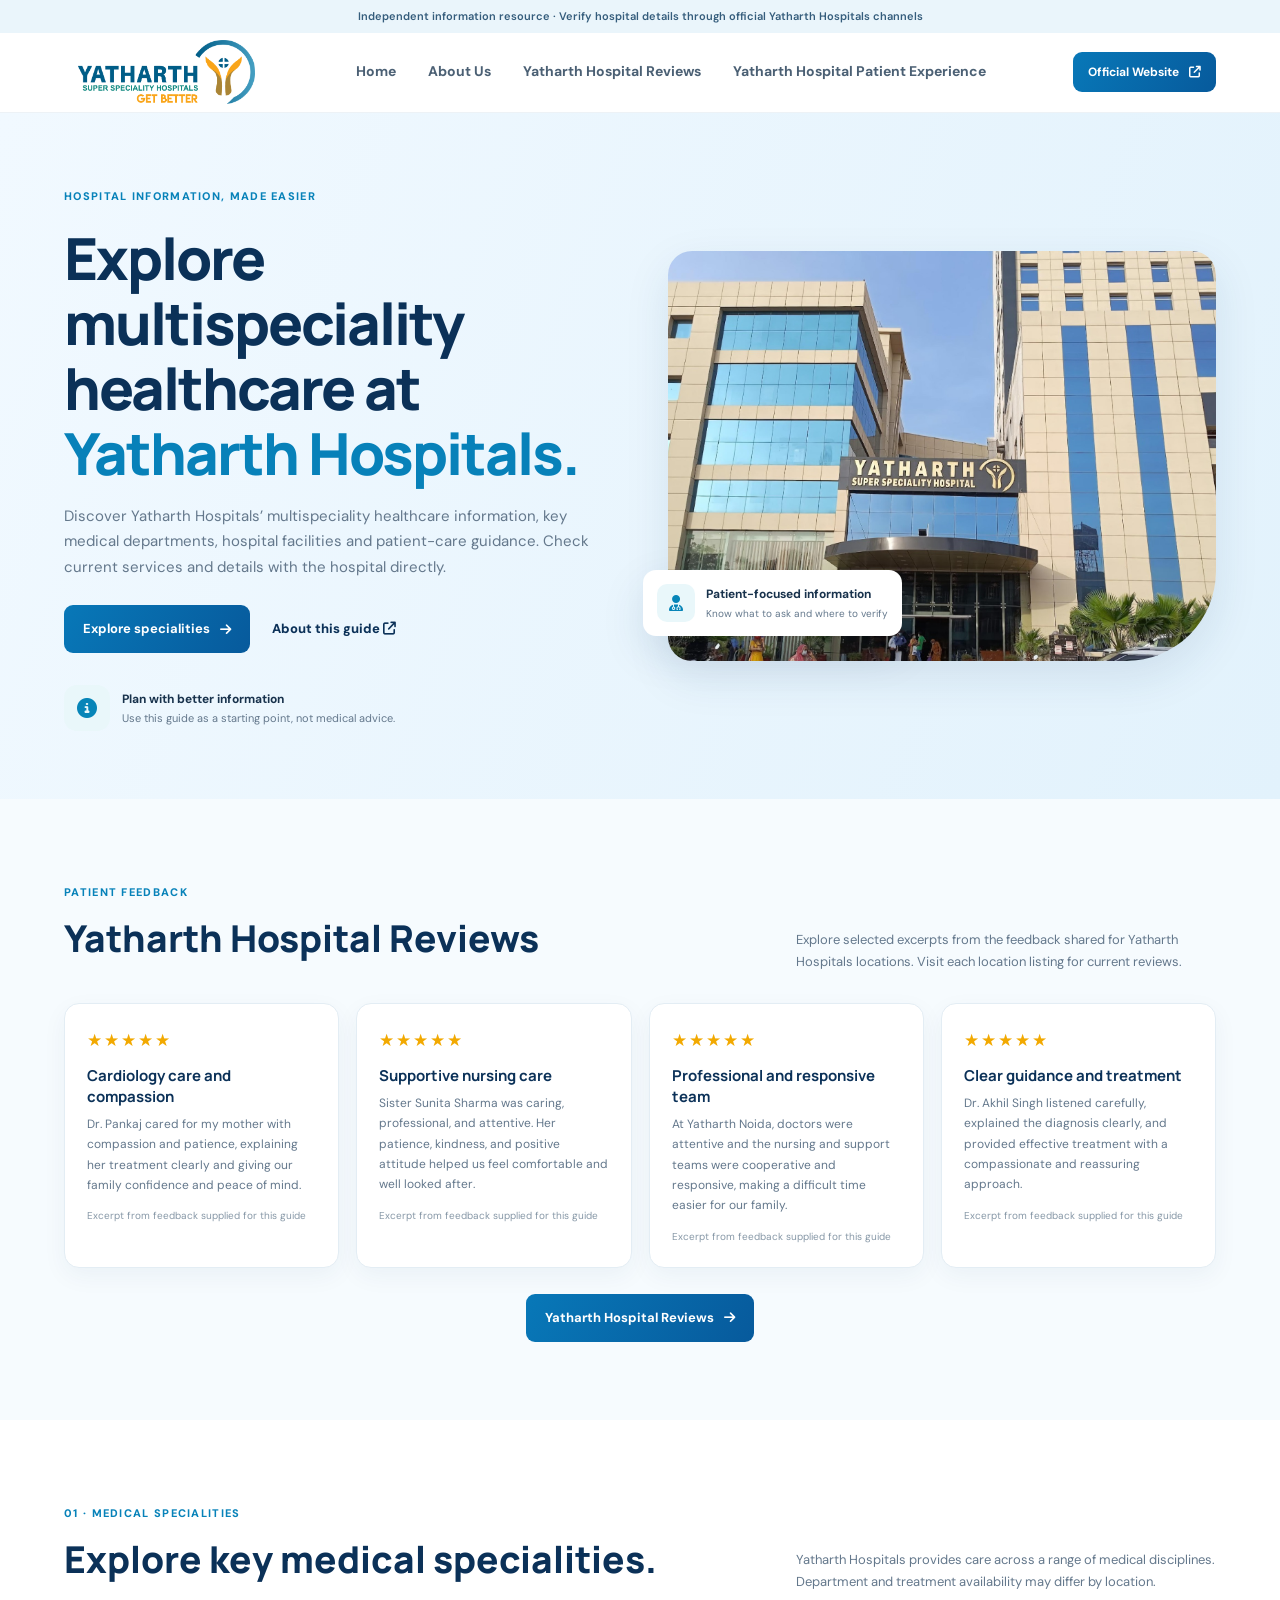
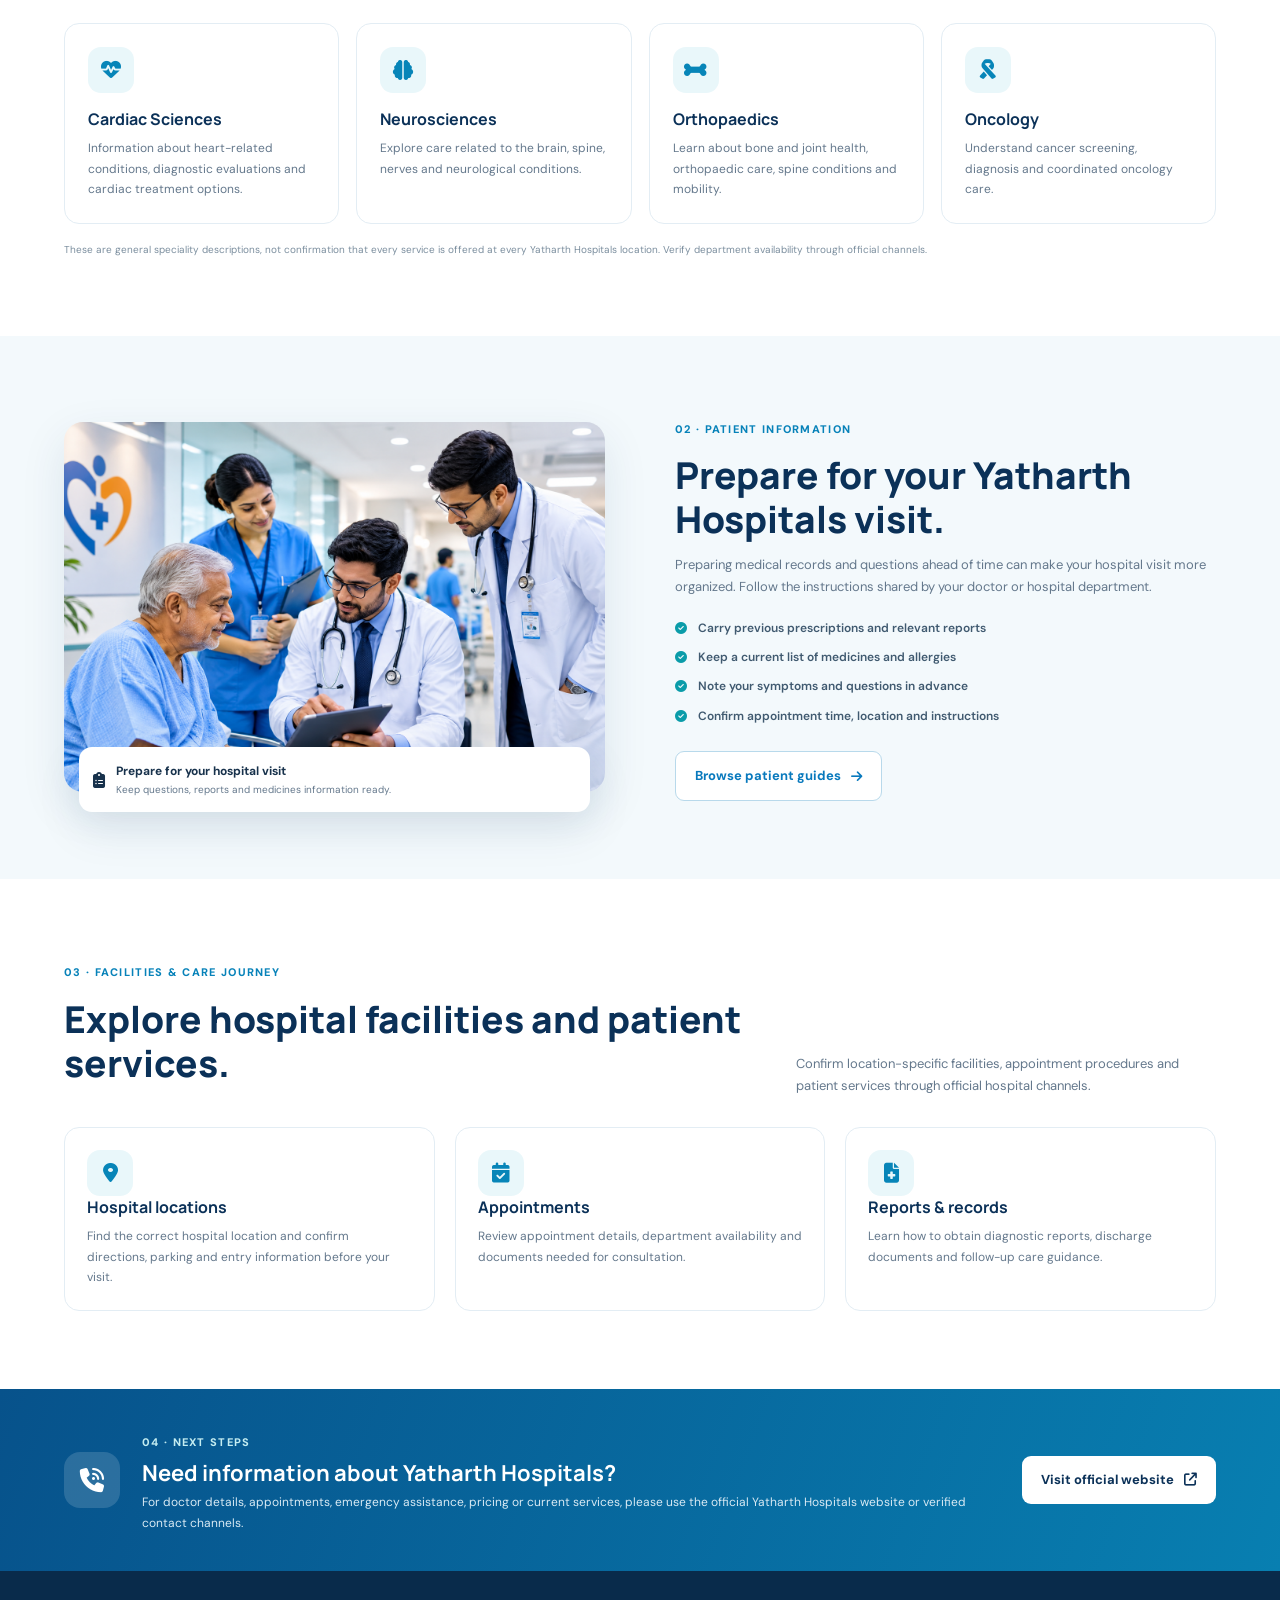
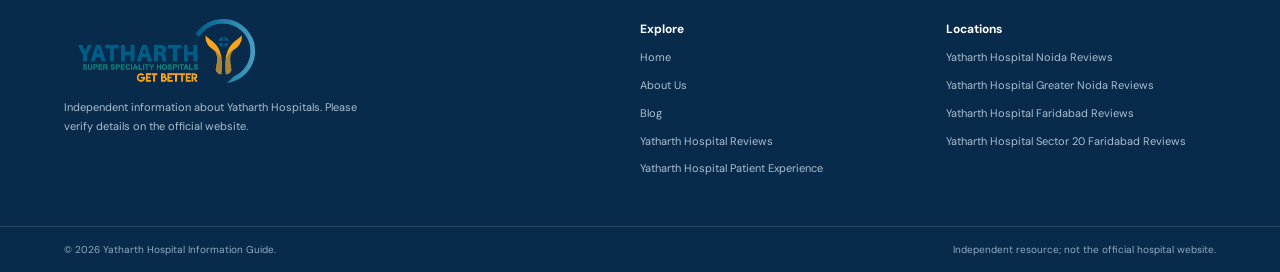
==== commit 6cc0ace1: "Update index.html" ====
--- a/index.html
+++ b/index.html
@@ -1,5 +1,5 @@
 <!DOCTYPE html><html lang="en"><head><meta charset="UTF-8"><meta name="viewport" content="width=device-width, initial-scale=1.0"><meta name="description" content="Independent guide to understanding hospital services, specialities and patient information related to Yatharth Hospitals."><meta name="theme-color" content="#0b3158"><title>Home | Yatharth Hospital Information Guide</title><link rel="preconnect" href="https://fonts.googleapis.com"><link rel="preconnect" href="https://fonts.gstatic.com" crossorigin><link href="https://fonts.googleapis.com/css2?family=DM+Sans:wght@400;500;600;700&family=Manrope:wght@400;500;600;700;800&display=swap" rel="stylesheet"><link rel="stylesheet" href="https://cdnjs.cloudflare.com/ajax/libs/font-awesome/6.5.2/css/all.min.css"><link rel="stylesheet" href="style.css"><meta name="google-site-verification" content="TpHH3P3PYT_8TNoMfGVTQBq15AJm2ZF0DBdlSKgJzAk" /></head><body><div class="notice">Independent information resource · Verify hospital details through official Yatharth Hospitals channels</div><header class="site-header"><div class="container nav-wrap"><a class="brand" href="index.html"><img class="brand-logo" src="assets/yatharth-logo.png" alt="Yatharth Hospitals"></a><button class="menu-toggle" aria-label="Open menu" aria-expanded="false"><i class="fa-solid fa-bars"></i></button><nav class="nav-links"><a href="index.html">Home</a><a href="about.html">About Us</a><a href="reviews.html">Yatharth Hospital Reviews</a><a href="patient-experience.html">Yatharth Hospital Patient Experience</a></nav><a class="button button-small nav-cta" href="https://www.yatharthhospitals.com/" target="_blank" rel="noopener">Official Website <i class="fa-solid fa-arrow-up-right-from-square"></i></a></div></header><main>
-<section class="hero"><div class="container hero-grid"><div><span class="eyebrow">Hospital information, made easier</span><h1>Explore multispeciality healthcare at <span>Yatharth Hospitals.</span></h1><p class="lead">Discover Yatharth Hospitals’ multispeciality healthcare information, key medical departments, hospital facilities and patient-care guidance. Check current services and details with the hospital directly.</p><div class="hero-actions"><a class="button" href="#specialities">Explore specialities <i class="fa-solid fa-arrow-right"></i></a><a class="text-link" href="about.html">About this guide <i class="fa-solid fa-arrow-up-right-from-square"></i></a></div><div class="hero-proof"><span class="proof-icon"><i class="fa-solid fa-circle-info"></i></span><span><strong>Plan with better information</strong><small>Use this guide as a starting point, not medical advice.</small></span></div></div><div class="hero-visual"><img src="assets/yatharth-hospital-building.jpg" alt="Yatharth Super Speciality Hospital building exterior"></div></section>
+<section class="hero"><div class="container hero-grid"><div><span class="eyebrow">Hospital information, made easier</span><h1>Explore multispeciality healthcare at <span>Yatharth Hospitals.</span></h1><p class="lead">Discover Yatharth Hospitals’ multispeciality healthcare information, key medical departments, hospital facilities and patient-care guidance. Check current services and details with the hospital directly.</p><div class="hero-actions"><a class="button" href="#specialities">Explore specialities <i class="fa-solid fa-arrow-right"></i></a><a class="text-link" href="about.html">About this guide <i class="fa-solid fa-arrow-up-right-from-square"></i></a></div><div class="hero-proof"><span class="proof-icon"><i class="fa-solid fa-circle-info"></i></span><span><strong>Plan with better information</strong><small>Use this guide as a starting point, not medical advice.</small></span></div></div><div class="hero-visual"><img src="assets/yatharth-hospital-building.jpg" alt="Yatharth Super Speciality Hospital building exterior"><div class="floating-card"><span class="float-icon"><i class="fa-solid fa-user-doctor"></i></span><span><strong>Patient-focused information</strong><small>Know what to ask and where to verify</small></span></div></div></div></section>
 <section class="section review-preview" id="patient-reviews"><div class="container"><div class="section-heading"><div><span class="eyebrow">Patient feedback</span><h2>Yatharth Hospital Reviews</h2></div><p>Explore selected excerpts from the feedback shared for Yatharth Hospitals locations. Visit each location listing for current reviews.</p></div><div class="review-card-grid"><article class="review-card"><span class="review-stars" aria-label="Patient feedback">★★★★★</span><h3>Cardiology care and compassion</h3><p>Dr. Pankaj cared for my mother with compassion and patience, explaining her treatment clearly and giving our family confidence and peace of mind.</p><small>Excerpt from feedback supplied for this guide</small></article><article class="review-card"><span class="review-stars" aria-label="Patient feedback">★★★★★</span><h3>Supportive nursing care</h3><p>Sister Sunita Sharma was caring, professional, and attentive. Her patience, kindness, and positive attitude helped us feel comfortable and well looked after.</p><small>Excerpt from feedback supplied for this guide</small></article><article class="review-card"><span class="review-stars" aria-label="Patient feedback">★★★★★</span><h3>Professional and responsive team</h3><p>At Yatharth Noida, doctors were attentive and the nursing and support teams were cooperative and responsive, making a difficult time easier for our family.</p><small>Excerpt from feedback supplied for this guide</small></article><article class="review-card"><span class="review-stars" aria-label="Patient feedback">★★★★★</span><h3>Clear guidance and treatment</h3><p>Dr. Akhil Singh listened carefully, explained the diagnosis clearly, and provided effective treatment with a compassionate and reassuring approach.</p><small>Excerpt from feedback supplied for this guide</small></article></div><div class="review-action"><a class="button" href="reviews.html">Yatharth Hospital Reviews <i class="fa-solid fa-arrow-right"></i></a></div></div></section>
 <section class="section" id="specialities"><div class="container"><div class="section-heading"><div><span class="eyebrow">01 · Medical specialities</span><h2>Explore key medical specialities.</h2></div><p>Yatharth Hospitals provides care across a range of medical disciplines. Department and treatment availability may differ by location.</p></div><div class="topic-grid"><article class="topic-card"><span class="topic-icon"><i class="fa-solid fa-heart-pulse"></i></span><h3>Cardiac Sciences</h3><p>Information about heart-related conditions, diagnostic evaluations and cardiac treatment options.</p></article><article class="topic-card"><span class="topic-icon"><i class="fa-solid fa-brain"></i></span><h3>Neurosciences</h3><p>Explore care related to the brain, spine, nerves and neurological conditions.</p></article><article class="topic-card"><span class="topic-icon"><i class="fa-solid fa-bone"></i></span><h3>Orthopaedics</h3><p>Learn about bone and joint health, orthopaedic care, spine conditions and mobility.</p></article><article class="topic-card"><span class="topic-icon"><i class="fa-solid fa-ribbon"></i></span><h3>Oncology</h3><p>Understand cancer screening, diagnosis and coordinated oncology care.</p></article></div><p class="small-note">These are general speciality descriptions, not confirmation that every service is offered at every Yatharth Hospitals location. Verify department availability through official channels.</p></div></section>
 <section class="section section-tint"><div class="container split-section"><div class="section-image"><img src="assets/patient-doctor-consultation.png" alt="Indian doctor discussing care with a patient"><div class="image-caption"><i class="fa-solid fa-clipboard-list"></i><span><strong>Prepare for your hospital visit</strong><small>Keep questions, reports and medicines information ready.</small></span></div></div><div class="section-copy"><span class="eyebrow">02 · Patient information</span><h2>Prepare for your Yatharth Hospitals visit.</h2><p>Preparing medical records and questions ahead of time can make your hospital visit more organized. Follow the instructions shared by your doctor or hospital department.</p><ul class="check-list"><li><i class="fa-solid fa-circle-check"></i> Carry previous prescriptions and relevant reports</li><li><i class="fa-solid fa-circle-check"></i> Keep a current list of medicines and allergies</li><li><i class="fa-solid fa-circle-check"></i> Note your symptoms and questions in advance</li><li><i class="fa-solid fa-circle-check"></i> Confirm appointment time, location and instructions</li></ul><a class="button button-outline" href="blog.html">Browse patient guides <i class="fa-solid fa-arrow-right"></i></a></div></div></section>
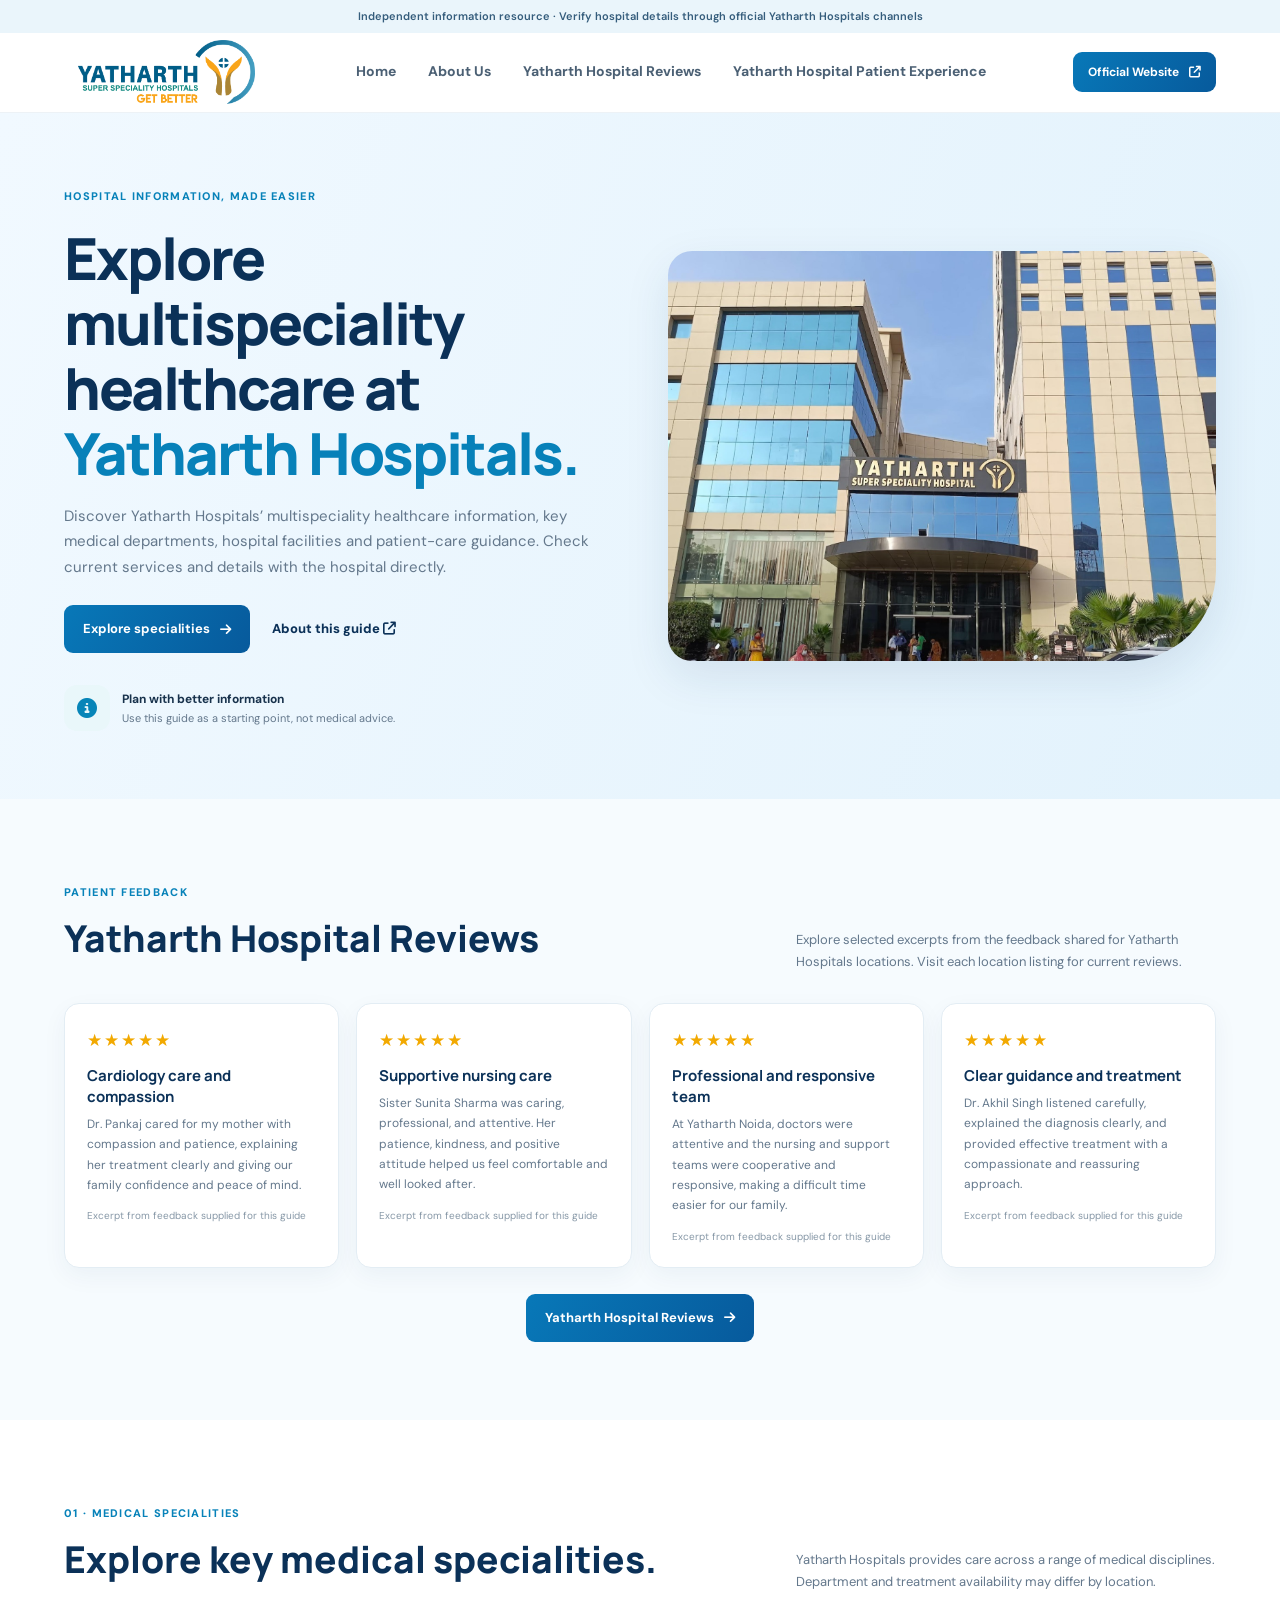
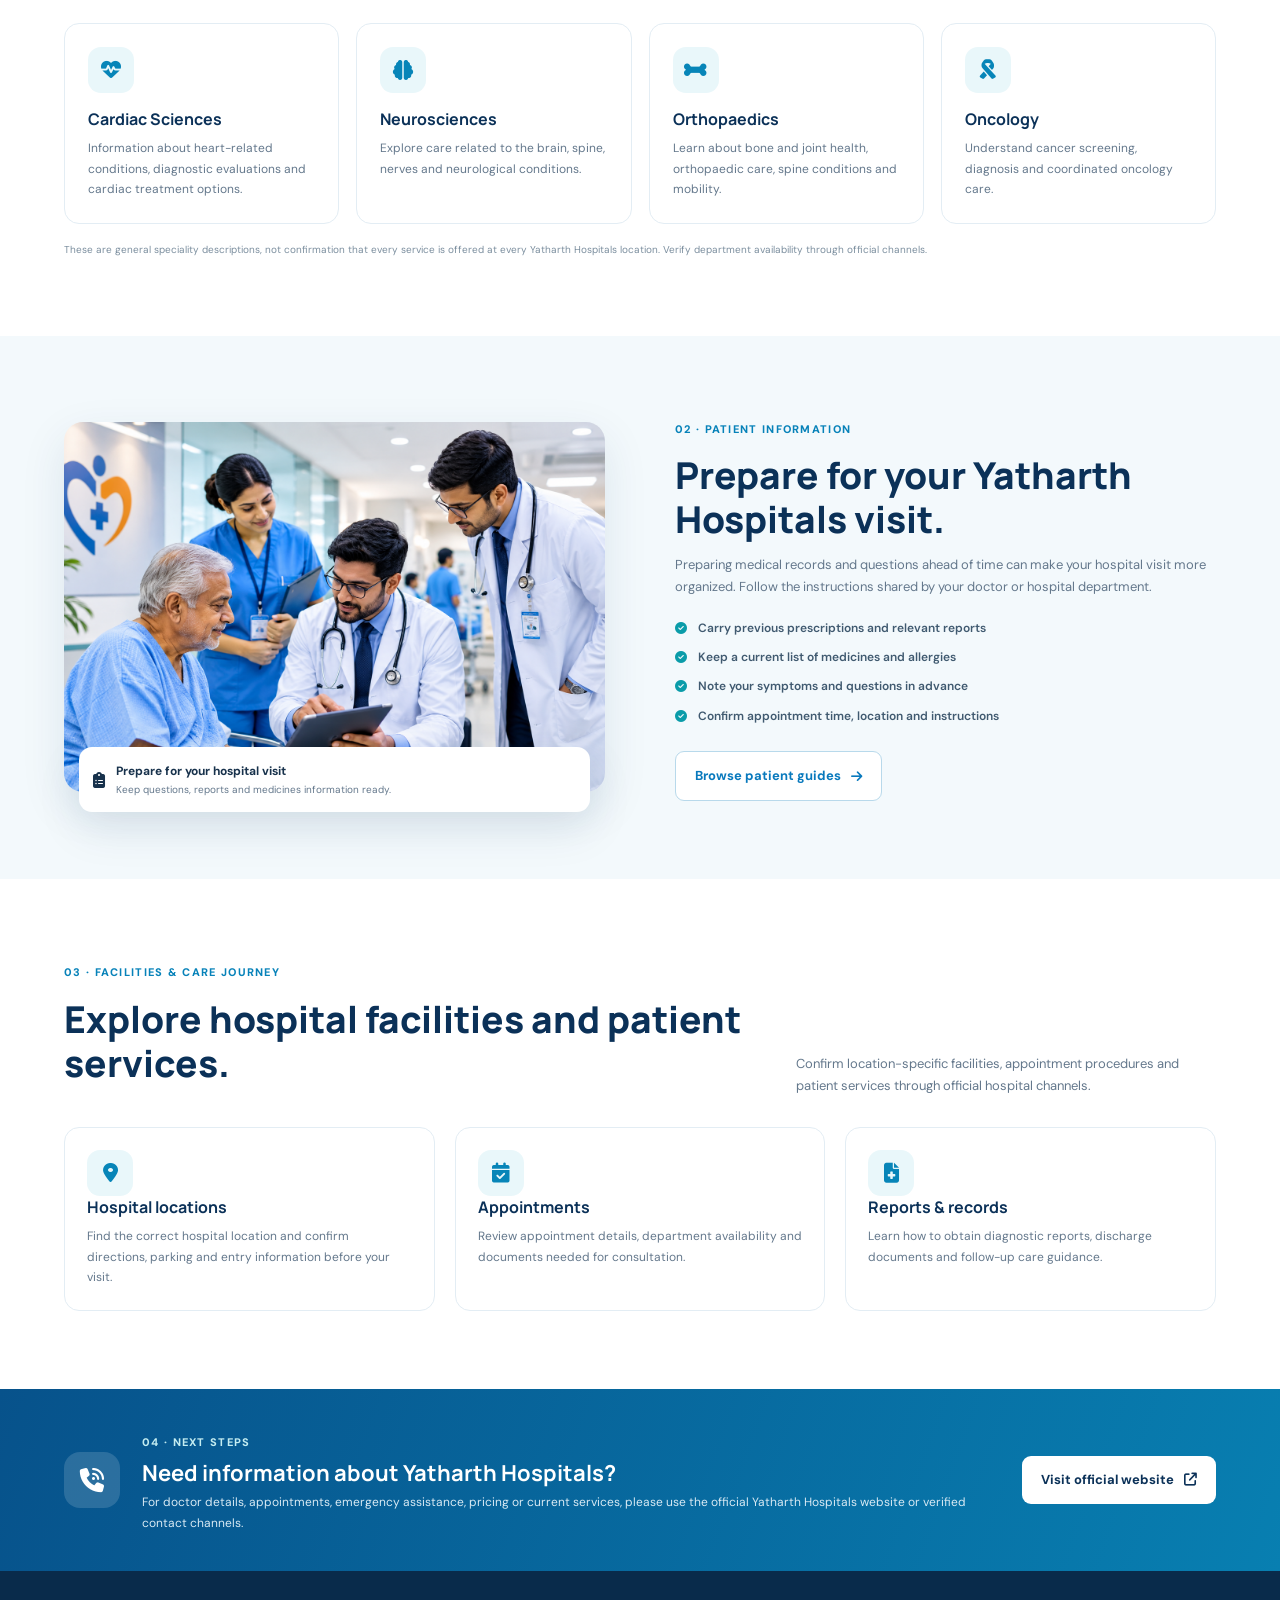
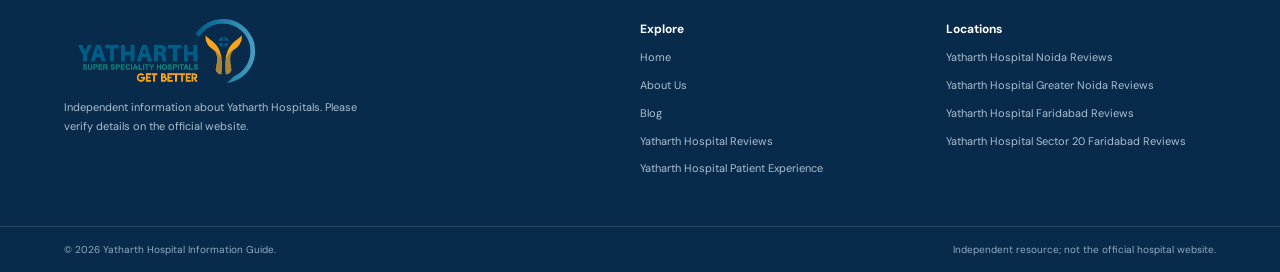
==== commit f7515eda: "Duplicate hero section for improved visibility Duplicated the hero section in index.html to enhance " ====
--- a/index.html
+++ b/index.html
@@ -1,5 +1,5 @@
 <!DOCTYPE html><html lang="en"><head><meta charset="UTF-8"><meta name="viewport" content="width=device-width, initial-scale=1.0"><meta name="description" content="Independent guide to understanding hospital services, specialities and patient information related to Yatharth Hospitals."><meta name="theme-color" content="#0b3158"><title>Home | Yatharth Hospital Information Guide</title><link rel="preconnect" href="https://fonts.googleapis.com"><link rel="preconnect" href="https://fonts.gstatic.com" crossorigin><link href="https://fonts.googleapis.com/css2?family=DM+Sans:wght@400;500;600;700&family=Manrope:wght@400;500;600;700;800&display=swap" rel="stylesheet"><link rel="stylesheet" href="https://cdnjs.cloudflare.com/ajax/libs/font-awesome/6.5.2/css/all.min.css"><link rel="stylesheet" href="style.css"><meta name="google-site-verification" content="TpHH3P3PYT_8TNoMfGVTQBq15AJm2ZF0DBdlSKgJzAk" /></head><body><div class="notice">Independent information resource · Verify hospital details through official Yatharth Hospitals channels</div><header class="site-header"><div class="container nav-wrap"><a class="brand" href="index.html"><img class="brand-logo" src="assets/yatharth-logo.png" alt="Yatharth Hospitals"></a><button class="menu-toggle" aria-label="Open menu" aria-expanded="false"><i class="fa-solid fa-bars"></i></button><nav class="nav-links"><a href="index.html">Home</a><a href="about.html">About Us</a><a href="reviews.html">Yatharth Hospital Reviews</a><a href="patient-experience.html">Yatharth Hospital Patient Experience</a></nav><a class="button button-small nav-cta" href="https://www.yatharthhospitals.com/" target="_blank" rel="noopener">Official Website <i class="fa-solid fa-arrow-up-right-from-square"></i></a></div></header><main>
-<section class="hero"><div class="container hero-grid"><div><span class="eyebrow">Hospital information, made easier</span><h1>Explore multispeciality healthcare at <span>Yatharth Hospitals.</span></h1><p class="lead">Discover Yatharth Hospitals’ multispeciality healthcare information, key medical departments, hospital facilities and patient-care guidance. Check current services and details with the hospital directly.</p><div class="hero-actions"><a class="button" href="#specialities">Explore specialities <i class="fa-solid fa-arrow-right"></i></a><a class="text-link" href="about.html">About this guide <i class="fa-solid fa-arrow-up-right-from-square"></i></a></div><div class="hero-proof"><span class="proof-icon"><i class="fa-solid fa-circle-info"></i></span><span><strong>Plan with better information</strong><small>Use this guide as a starting point, not medical advice.</small></span></div></div><div class="hero-visual"><img src="assets/yatharth-hospital-building.jpg" alt="Yatharth Super Speciality Hospital building exterior"><div class="floating-card"><span class="float-icon"><i class="fa-solid fa-user-doctor"></i></span><span><strong>Patient-focused information</strong><small>Know what to ask and where to verify</small></span></div></div></div></section>
+<section class="hero"><div class="container hero-grid"><div><span class="eyebrow">Hospital information, made easier</span><h1>Explore multispeciality healthcare at <span>Yatharth Hospitals.</span></h1><p class="lead">Discover Yatharth Hospitals’ multispeciality healthcare information, key medical departments, hospital facilities and patient-care guidance. Check current services and details with the hospital directly.</p><div class="hero-actions"><a class="button" href="#specialities">Explore specialities <i class="fa-solid fa-arrow-right"></i></a><a class="text-link" href="about.html">About this guide <i class="fa-solid fa-arrow-up-right-from-square"></i></a></div><div class="hero-proof"><span class="proof-icon"><i class="fa-solid fa-circle-info"></i></span><span><strong>Plan with better information</strong><small>Use this guide as a starting point, not medical advice.</small></span></div></div><div class="hero-visual"><img src="assets/yatharth-hospital-building.jpg" alt="Yatharth Super Speciality Hospital building exterior"></div></section>
 <section class="section review-preview" id="patient-reviews"><div class="container"><div class="section-heading"><div><span class="eyebrow">Patient feedback</span><h2>Yatharth Hospital Reviews</h2></div><p>Explore selected excerpts from the feedback shared for Yatharth Hospitals locations. Visit each location listing for current reviews.</p></div><div class="review-card-grid"><article class="review-card"><span class="review-stars" aria-label="Patient feedback">★★★★★</span><h3>Cardiology care and compassion</h3><p>Dr. Pankaj cared for my mother with compassion and patience, explaining her treatment clearly and giving our family confidence and peace of mind.</p><small>Excerpt from feedback supplied for this guide</small></article><article class="review-card"><span class="review-stars" aria-label="Patient feedback">★★★★★</span><h3>Supportive nursing care</h3><p>Sister Sunita Sharma was caring, professional, and attentive. Her patience, kindness, and positive attitude helped us feel comfortable and well looked after.</p><small>Excerpt from feedback supplied for this guide</small></article><article class="review-card"><span class="review-stars" aria-label="Patient feedback">★★★★★</span><h3>Professional and responsive team</h3><p>At Yatharth Noida, doctors were attentive and the nursing and support teams were cooperative and responsive, making a difficult time easier for our family.</p><small>Excerpt from feedback supplied for this guide</small></article><article class="review-card"><span class="review-stars" aria-label="Patient feedback">★★★★★</span><h3>Clear guidance and treatment</h3><p>Dr. Akhil Singh listened carefully, explained the diagnosis clearly, and provided effective treatment with a compassionate and reassuring approach.</p><small>Excerpt from feedback supplied for this guide</small></article></div><div class="review-action"><a class="button" href="reviews.html">Yatharth Hospital Reviews <i class="fa-solid fa-arrow-right"></i></a></div></div></section>
 <section class="section" id="specialities"><div class="container"><div class="section-heading"><div><span class="eyebrow">01 · Medical specialities</span><h2>Explore key medical specialities.</h2></div><p>Yatharth Hospitals provides care across a range of medical disciplines. Department and treatment availability may differ by location.</p></div><div class="topic-grid"><article class="topic-card"><span class="topic-icon"><i class="fa-solid fa-heart-pulse"></i></span><h3>Cardiac Sciences</h3><p>Information about heart-related conditions, diagnostic evaluations and cardiac treatment options.</p></article><article class="topic-card"><span class="topic-icon"><i class="fa-solid fa-brain"></i></span><h3>Neurosciences</h3><p>Explore care related to the brain, spine, nerves and neurological conditions.</p></article><article class="topic-card"><span class="topic-icon"><i class="fa-solid fa-bone"></i></span><h3>Orthopaedics</h3><p>Learn about bone and joint health, orthopaedic care, spine conditions and mobility.</p></article><article class="topic-card"><span class="topic-icon"><i class="fa-solid fa-ribbon"></i></span><h3>Oncology</h3><p>Understand cancer screening, diagnosis and coordinated oncology care.</p></article></div><p class="small-note">These are general speciality descriptions, not confirmation that every service is offered at every Yatharth Hospitals location. Verify department availability through official channels.</p></div></section>
 <section class="section section-tint"><div class="container split-section"><div class="section-image"><img src="assets/patient-doctor-consultation.png" alt="Indian doctor discussing care with a patient"><div class="image-caption"><i class="fa-solid fa-clipboard-list"></i><span><strong>Prepare for your hospital visit</strong><small>Keep questions, reports and medicines information ready.</small></span></div></div><div class="section-copy"><span class="eyebrow">02 · Patient information</span><h2>Prepare for your Yatharth Hospitals visit.</h2><p>Preparing medical records and questions ahead of time can make your hospital visit more organized. Follow the instructions shared by your doctor or hospital department.</p><ul class="check-list"><li><i class="fa-solid fa-circle-check"></i> Carry previous prescriptions and relevant reports</li><li><i class="fa-solid fa-circle-check"></i> Keep a current list of medicines and allergies</li><li><i class="fa-solid fa-circle-check"></i> Note your symptoms and questions in advance</li><li><i class="fa-solid fa-circle-check"></i> Confirm appointment time, location and instructions</li></ul><a class="button button-outline" href="blog.html">Browse patient guides <i class="fa-solid fa-arrow-right"></i></a></div></div></section>
